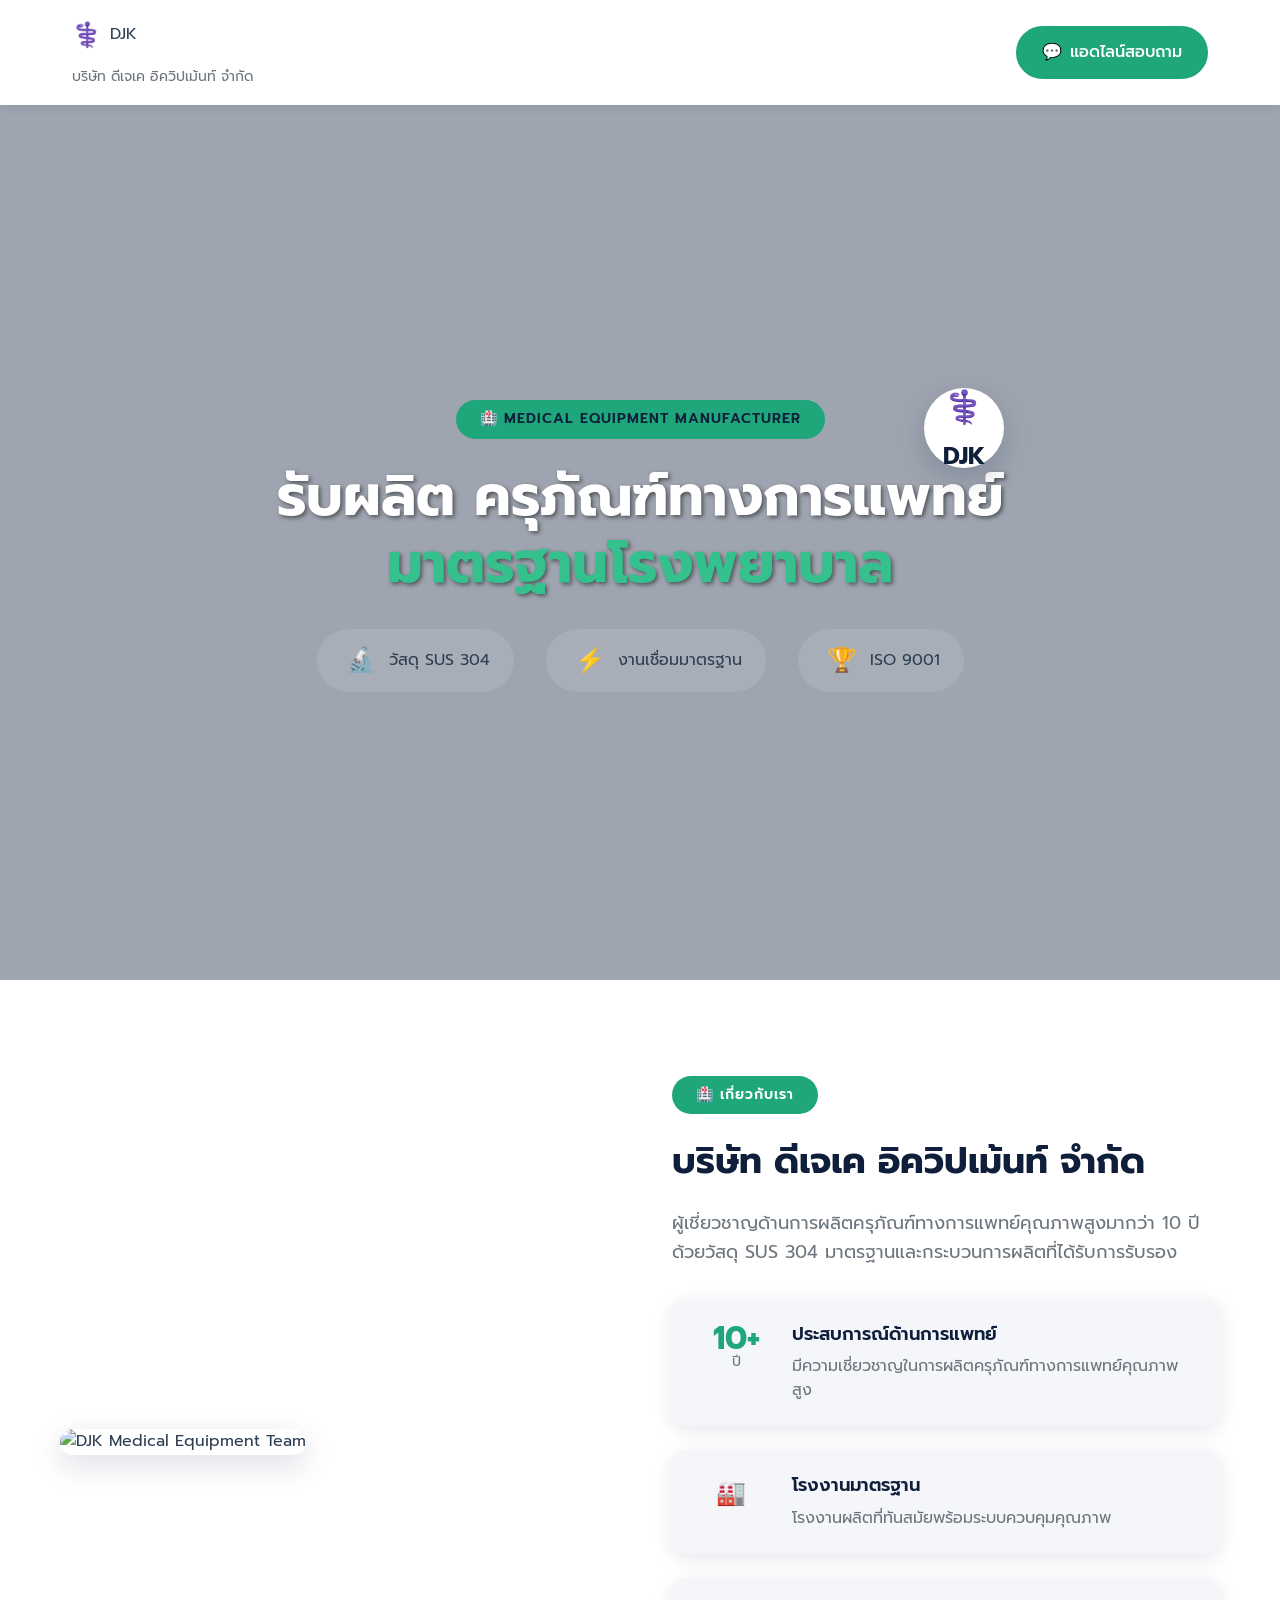
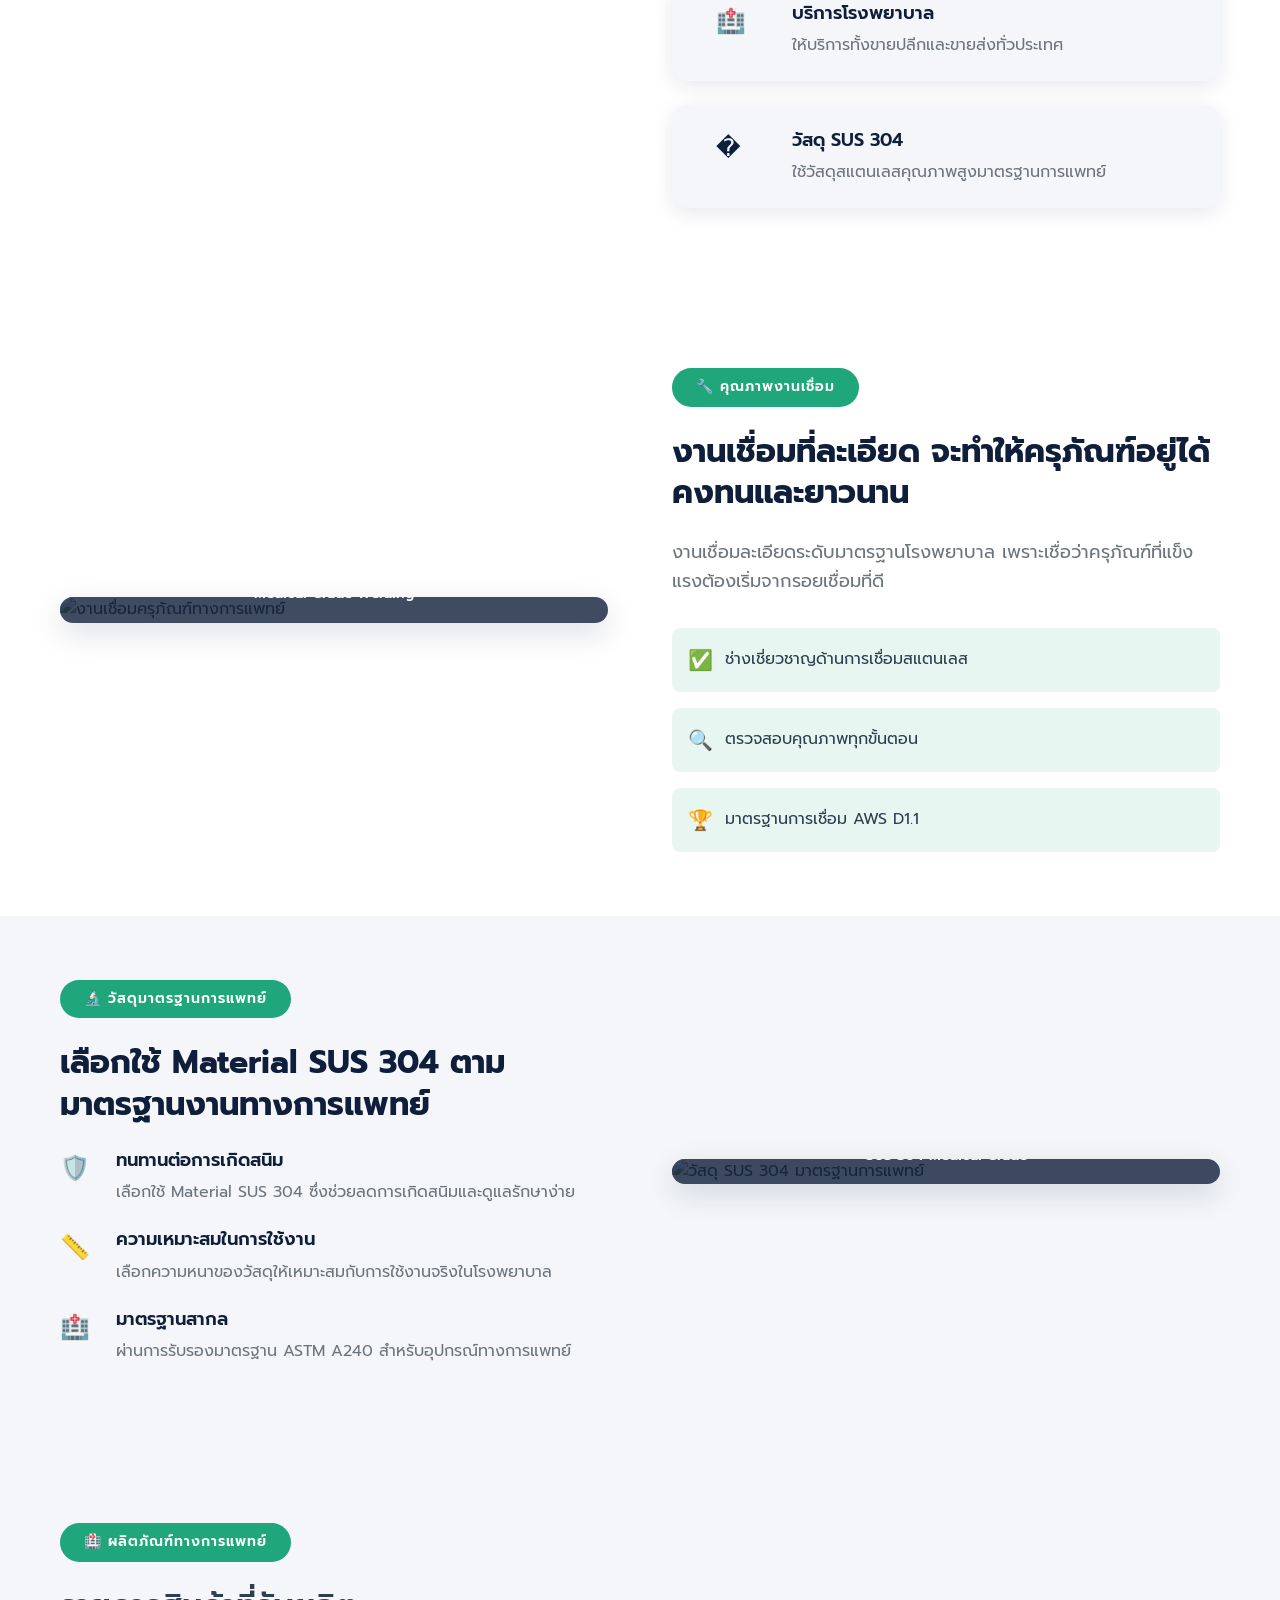
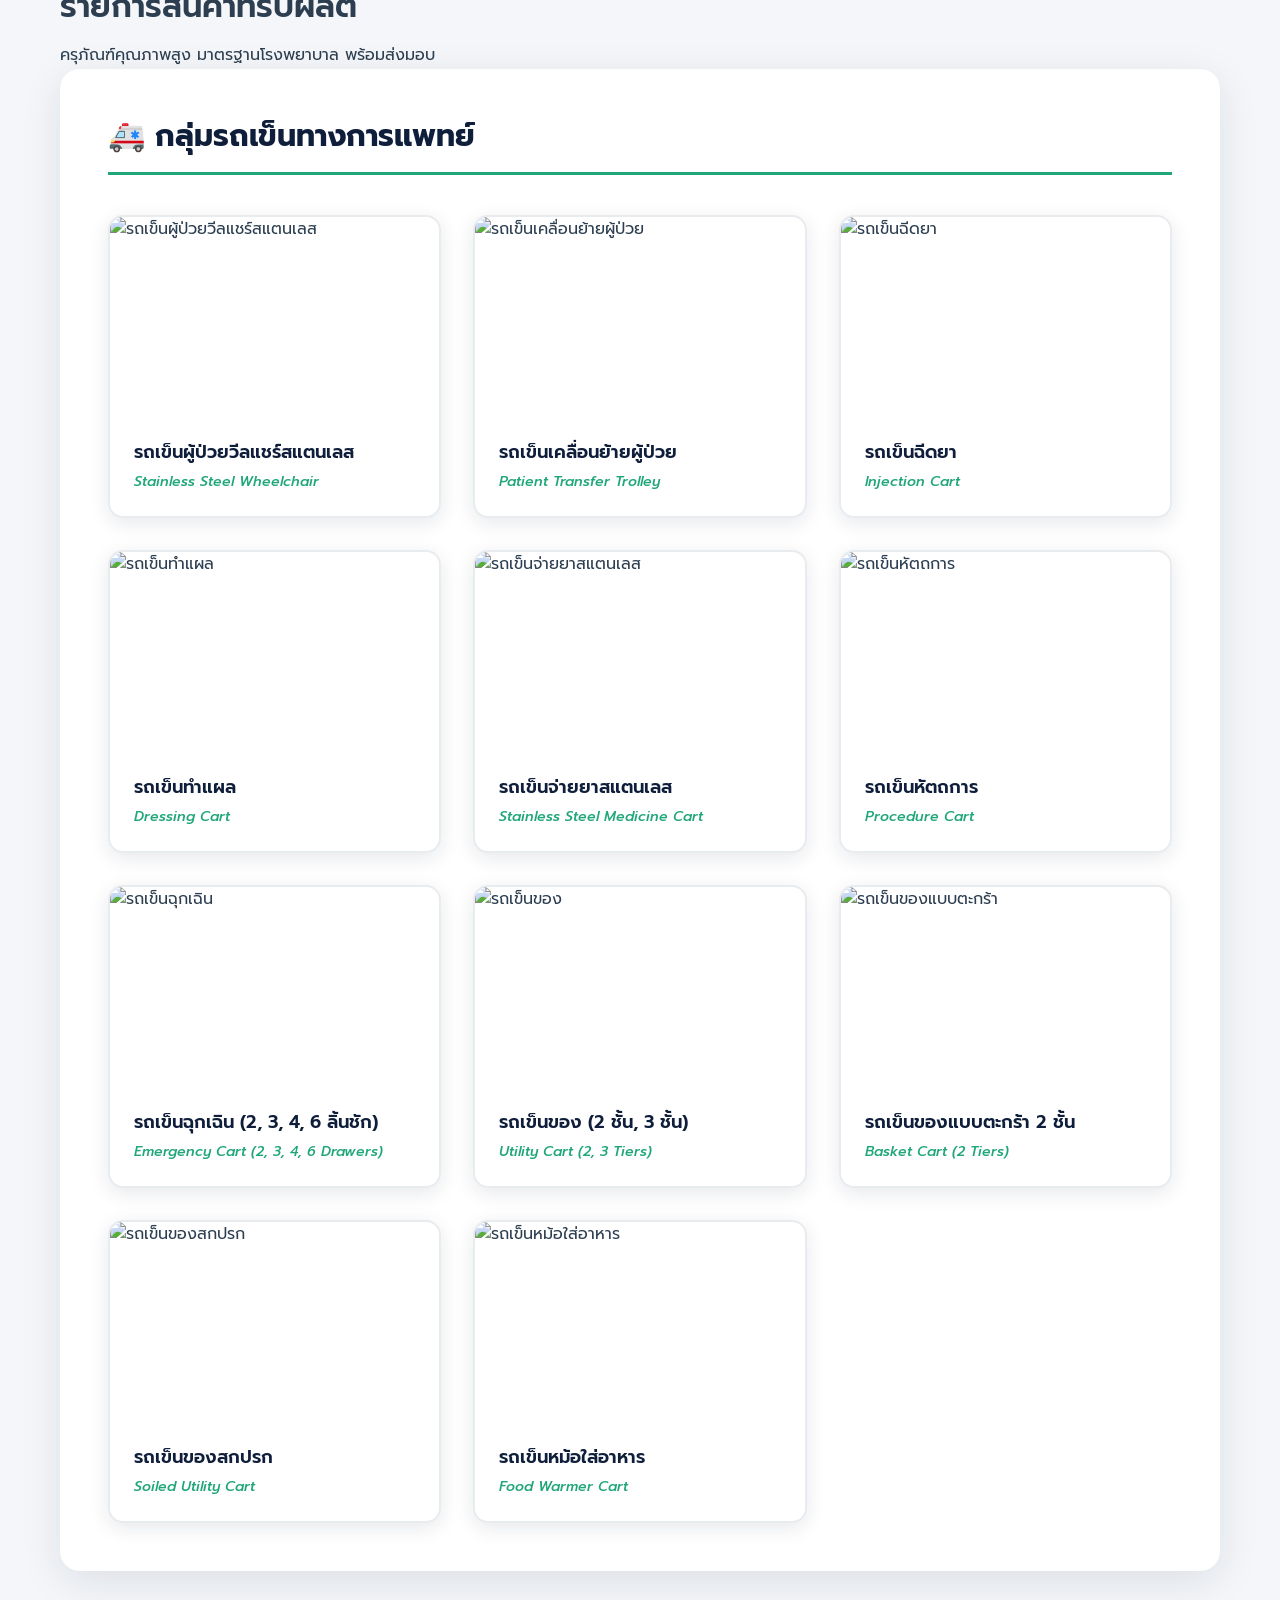
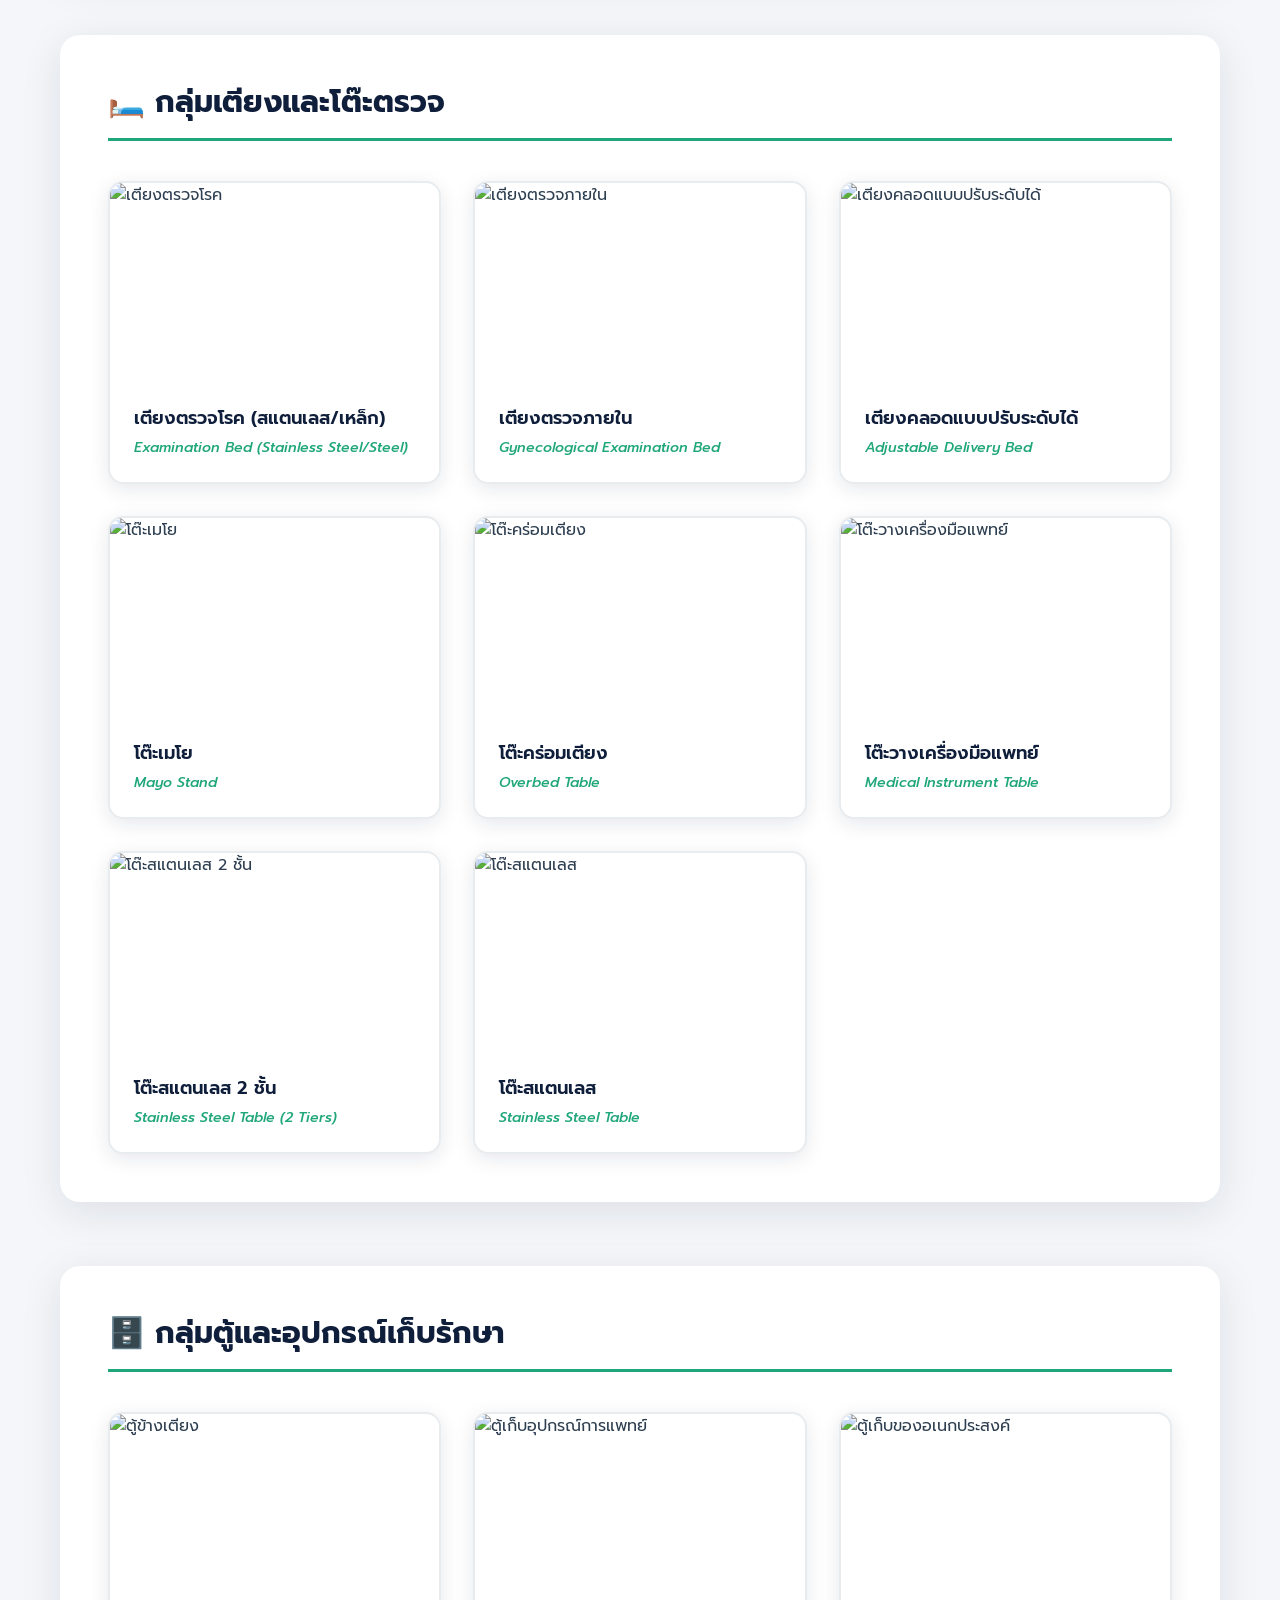
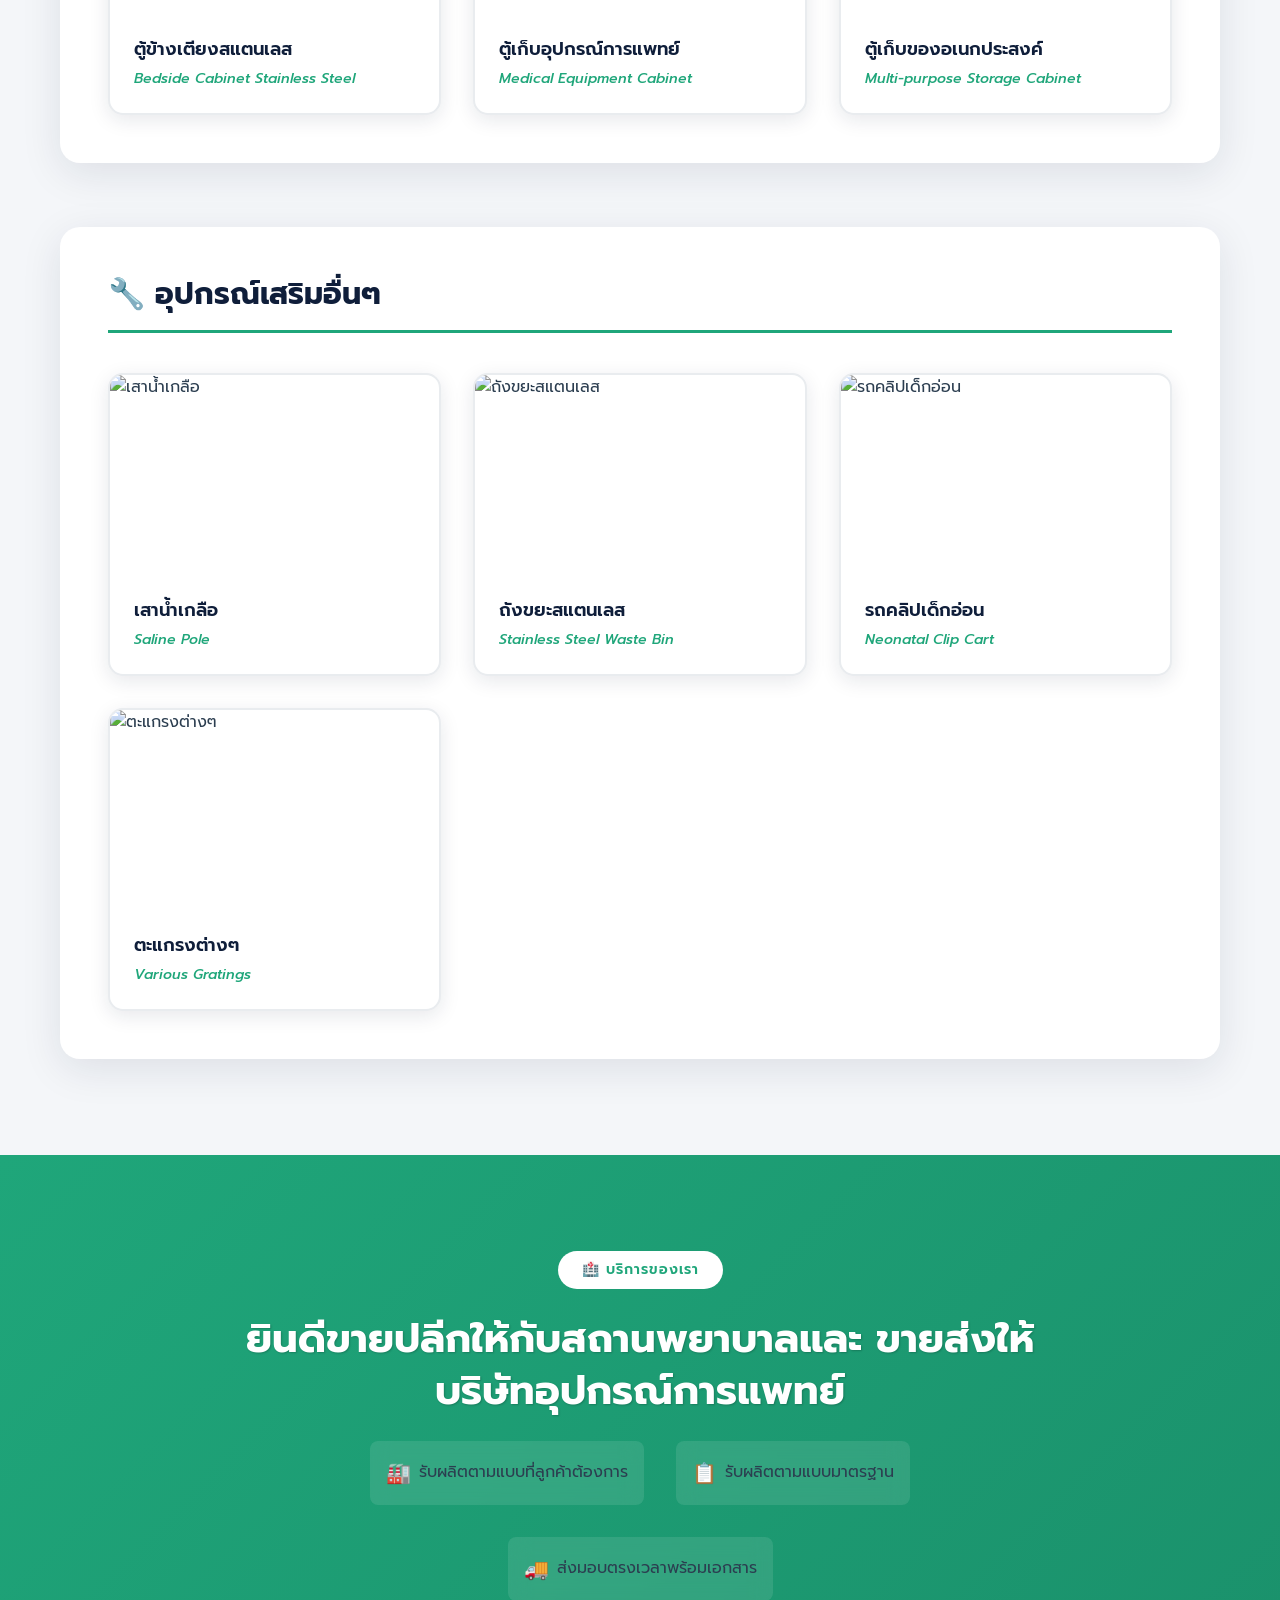
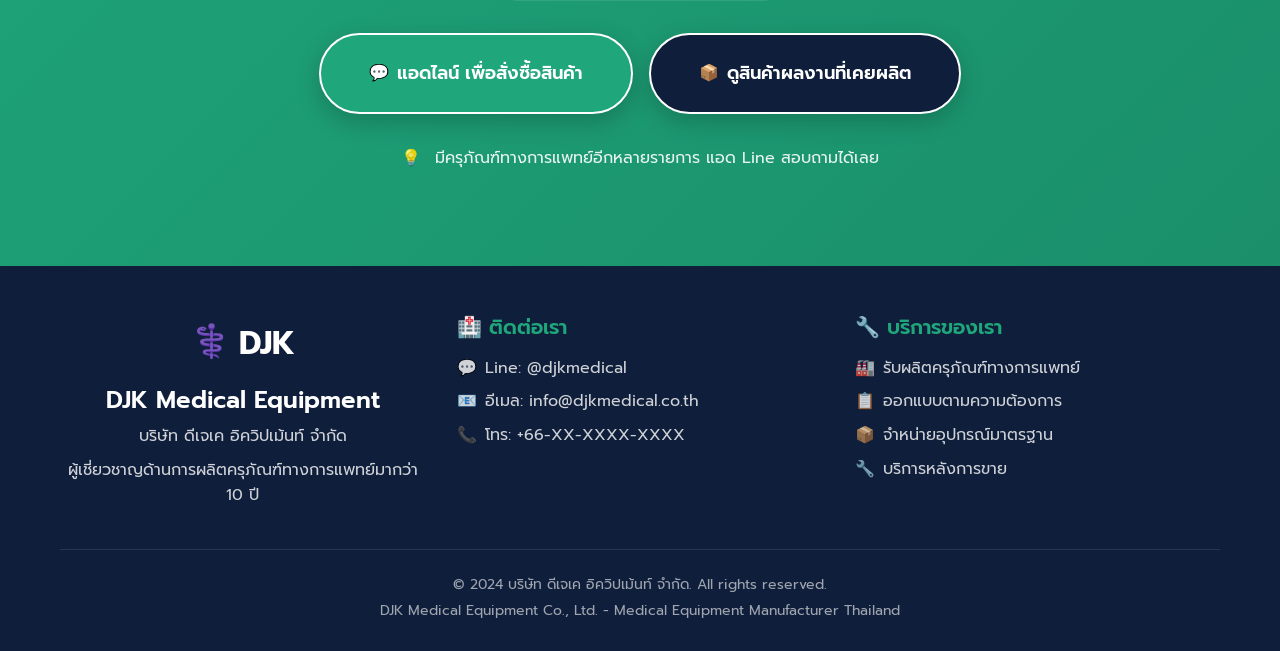
==== index.html @ 927139ef "first com" ====
<!DOCTYPE html>
<html lang="th">
<head>
    <meta charset="UTF-8">
    <meta name="viewport" content="width=device-width, initial-scale=1.0">
    <title>บริษัท ดีเจเค อิควิปเม้นท์ จำกัด (DJK) - รับผลิตครุภัณฑ์ทางการแพทย์ | Medical Equipment Manufacturer Thailand</title>
    <meta name="description" content="บริษัท ดีเจเค อิควิปเม้นท์ ผู้เชี่ยวชาญด้านการผลิตครุภัณฑ์ทางการแพทย์มากว่า 10 ปี รับผลิตรถเข็นทางการแพทย์ เตียงตรวจ ตู้เก็บอุปกรณ์ วัสดุ SUS 304 มาตรฐานโรงพยาบาล">
    <meta name="keywords" content="ครุภัณฑ์ทางการแพทย์,รถเข็นทางการแพทย์,เตียงตรวจ,ตู้ข้างเตียง,อุปกรณ์โรงพยาบาล,สแตนเลสทางการแพทย์,DJK Medical Equipment">
    <meta name="author" content="บริษัท ดีเจเค อิควิปเม้นท์ จำกัด">
    <meta name="robots" content="index, follow">
    
    <!-- Open Graph Meta Tags -->
    <meta property="og:title" content="DJK Medical Equipment - ผู้เชี่ยวชาญด้านครุภัณฑ์ทางการแพทย์">
    <meta property="og:description" content="รับผลิตครุภัณฑ์ทางการแพทย์ตามแบบที่สถานพยาบาลต้องการ มาตรฐานโรงพยาบาล วัสดุ SUS 304">
    <meta property="og:type" content="website">
    <meta property="og:url" content="https://www.djkmedical.co.th">
    <meta property="og:image" content="https://www.djkmedical.co.th/images/djk-medical-equipment.jpg">
    
    <!-- Canonical URL -->
    <link rel="canonical" href="https://www.djkmedical.co.th">
    
    <!-- Structured Data for E-E-A-T -->
    <script type="application/ld+json">
    {
        "@context": "https://schema.org",
        "@type": "Organization",
        "name": "บริษัท ดีเจเค อิควิปเม้นท์ จำกัด",
        "alternateName": "DJK Medical Equipment",
        "description": "ผู้เชี่ยวชาญด้านการผลิตครุภัณฑ์ทางการแพทย์มากว่า 10 ปี",
        "url": "https://www.djkmedical.co.th",
        "telephone": "+66-XX-XXXX-XXXX",
        "address": {
            "@type": "PostalAddress",
            "addressCountry": "TH",
            "addressLocality": "Bangkok"
        },
        "sameAs": [
            "https://www.facebook.com/djkmedical",
            "https://line.me/ti/p/~@djkmedical"
        ],
        "knowsAbout": [
            "Medical Equipment Manufacturing",
            "Hospital Furniture",
            "Stainless Steel Medical Equipment",
            "Medical Carts",
            "Hospital Beds"
        ],
        "hasCredential": {
            "@type": "EducationalOccupationalCredential",
            "credentialCategory": "Professional Certification",
            "about": "Medical Equipment Manufacturing Standards"
        }
    }
    </script>
    
    <link rel="stylesheet" href="styles-original.css">
    <link rel="preconnect" href="https://fonts.googleapis.com">
    <link rel="preconnect" href="https://fonts.gstatic.com" crossorigin>
    <link href="https://fonts.googleapis.com/css2?family=Prompt:wght@300;400;500;600;700&display=swap" rel="stylesheet">
    
    <!-- Favicon -->
    <link rel="icon" type="image/x-icon" href="favicon.ico">
</head>
<body>
    <!-- Header Navigation -->
    <header class="header">
        <nav class="nav-container">
            <div class="nav-brand">
                <div class="brand-logo">
                    <span class="logo-icon">⚕️</span>
                    <span class="brand-text">DJK</span>
                </div>
                <span class="brand-subtitle">บริษัท ดีเจเค อิควิปเม้นท์ จำกัด</span>
            </div>
            <div class="nav-contact">
                <a href="#contact" class="contact-btn">
                    <span class="btn-icon">💬</span>
                    แอดไลน์สอบถาม
                </a>
            </div>
        </nav>
    </header>

    <main>
        <!-- Hero Section -->
        <section class="hero" id="hero">
            <div class="hero-background">
                <img src="https://picsum.photos/seed/djk-medical-equipment/1920/800.jpg" alt="DJK Medical Equipment Banner" class="hero-bg-img">
                <div class="hero-overlay"></div>
            </div>
            <div class="hero-content">
                <div class="hero-logo">
                    <div class="logo-circle">
                        <span class="logo-medical">⚕️</span>
                        <span class="logo-text">DJK</span>
                    </div>
                </div>
                <div class="hero-text">
                    <div class="hero-badge">🏥 Medical Equipment Manufacturer</div>
                    <h1 class="hero-title">
                        รับผลิต ครุภัณฑ์ทางการแพทย์<br>
                        <span class="highlight">มาตรฐานโรงพยาบาล</span>
                    </h1>
                    <div class="hero-features">
                        <div class="hero-feature">
                            <span class="feature-icon">🔬</span>
                            <span>วัสดุ SUS 304</span>
                        </div>
                        <div class="hero-feature">
                            <span class="feature-icon">⚡</span>
                            <span>งานเชื่อมมาตรฐาน</span>
                        </div>
                        <div class="hero-feature">
                            <span class="feature-icon">🏆</span>
                            <span>ISO 9001</span>
                        </div>
                    </div>
                </div>
            </div>
        </section>

        <!-- About Us & Experience Section -->
        <section class="about" id="about">
            <div class="container">
                <div class="about-content">
                    <div class="about-image">
                        <img src="https://picsum.photos/seed/djk-medical-factory/600/400.jpg" alt="DJK Medical Equipment Team" class="about-img">
                    </div>
                    <div class="about-text">
                        <div class="section-badge">🏥 เกี่ยวกับเรา</div>
                        <h2 class="about-title">บริษัท ดีเจเค อิควิปเม้นท์ จำกัด</h2>
                        <p class="about-description">
                            ผู้เชี่ยวชาญด้านการผลิตครุภัณฑ์ทางการแพทย์คุณภาพสูงมากว่า 10 ปี
                            ด้วยวัสดุ SUS 304 มาตรฐานและกระบวนการผลิตที่ได้รับการรับรอง
                        </p>
                        <div class="about-features">
                            <div class="feature-item">
                                <div class="feature-icon-wrapper">
                                    <span class="feature-number">10+</span>
                                    <span class="feature-years">ปี</span>
                                </div>
                                <div class="feature-content">
                                    <h4>ประสบการณ์ด้านการแพทย์</h4>
                                    <p>มีความเชี่ยวชาญในการผลิตครุภัณฑ์ทางการแพทย์คุณภาพสูง</p>
                                </div>
                            </div>
                            <div class="feature-item">
                                <div class="feature-icon-wrapper">
                                    <span class="feature-icon">🏭</span>
                                </div>
                                <div class="feature-content">
                                    <h4>โรงงานมาตรฐาน</h4>
                                    <p>โรงงานผลิตที่ทันสมัยพร้อมระบบควบคุมคุณภาพ</p>
                                </div>
                            </div>
                            <div class="feature-item">
                                <div class="feature-icon-wrapper">
                                    <span class="feature-icon">🏥</span>
                                </div>
                                <div class="feature-content">
                                    <h4>บริการโรงพยาบาล</h4>
                                    <p>ให้บริการทั้งขายปลีกและขายส่งทั่วประเทศ</p>
                                </div>
                            </div>
                            <div class="feature-item">
                                <div class="feature-icon-wrapper">
                                    <span class="feature-icon">�</span>
                                </div>
                                <div class="feature-content">
                                    <h4>วัสดุ SUS 304</h4>
                                    <p>ใช้วัสดุสแตนเลสคุณภาพสูงมาตรฐานการแพทย์</p>
                                </div>
                            </div>
                        </div>
                    </div>
                </div>
            </div>
        </section>

        <!-- Quality Sections -->
        <section class="quality-sections">
            <!-- Welding Quality Section -->
            <div class="quality-block">
                <div class="container">
                    <div class="quality-content">
                        <div class="quality-text">
                            <div class="section-badge">🔧 คุณภาพงานเชื่อม</div>
                            <h2 class="quality-title">งานเชื่อมที่ละเอียด จะทำให้ครุภัณฑ์อยู่ได้คงทนและยาวนาน</h2>
                            <p class="quality-description">
                                งานเชื่อมละเอียดระดับมาตรฐานโรงพยาบาล เพราะเชื่อว่าครุภัณฑ์ที่แข็งแรงต้องเริ่มจากรอยเชื่อมที่ดี
                            </p>
                            <div class="quality-standards">
                                <div class="standard-item">
                                    <span class="standard-icon">✅</span>
                                    <span>ช่างเชี่ยวชาญด้านการเชื่อมสแตนเลส</span>
                                </div>
                                <div class="standard-item">
                                    <span class="standard-icon">🔍</span>
                                    <span>ตรวจสอบคุณภาพทุกขั้นตอน</span>
                                </div>
                                <div class="standard-item">
                                    <span class="standard-icon">🏆</span>
                                    <span>มาตรฐานการเชื่อม AWS D1.1</span>
                                </div>
                            </div>
                        </div>
                        <div class="quality-image">
                            <img src="https://picsum.photos/seed/medical-welding-process/600/400.jpg" alt="งานเชื่อมครุภัณฑ์ทางการแพทย์" class="quality-img">
                            <div class="image-overlay">
                                <span class="overlay-text">Medical Grade Welding</span>
                            </div>
                        </div>
                    </div>
                </div>
            </div>

            <!-- SUS 304 Material Section -->
            <div class="quality-block">
                <div class="container">
                    <div class="quality-content reverse">
                        <div class="quality-text">
                            <div class="section-badge">🔬 วัสดุมาตรฐานการแพทย์</div>
                            <h2 class="quality-title">เลือกใช้ Material SUS 304 ตามมาตรฐานงานทางการแพทย์</h2>
                            <div class="quality-features">
                                <div class="quality-feature">
                                    <div class="feature-icon">🛡️</div>
                                    <div class="feature-content">
                                        <h4>ทนทานต่อการเกิดสนิม</h4>
                                        <p>เลือกใช้ Material SUS 304 ซึ่งช่วยลดการเกิดสนิมและดูแลรักษาง่าย</p>
                                    </div>
                                </div>
                                <div class="quality-feature">
                                    <div class="feature-icon">📏</div>
                                    <div class="feature-content">
                                        <h4>ความเหมาะสมในการใช้งาน</h4>
                                        <p>เลือกความหนาของวัสดุให้เหมาะสมกับการใช้งานจริงในโรงพยาบาล</p>
                                    </div>
                                </div>
                                <div class="quality-feature">
                                    <div class="feature-icon">🏥</div>
                                    <div class="feature-content">
                                        <h4>มาตรฐานสากล</h4>
                                        <p>ผ่านการรับรองมาตรฐาน ASTM A240 สำหรับอุปกรณ์ทางการแพทย์</p>
                                    </div>
                                </div>
                            </div>
                        </div>
                        <div class="quality-image">
                            <img src="https://picsum.photos/seed/sus304-medical-steel/600/400.jpg" alt="วัสดุ SUS 304 มาตรฐานการแพทย์" class="quality-img">
                            <div class="image-overlay">
                                <span class="overlay-text">SUS 304 Medical Grade</span>
                            </div>
                        </div>
                    </div>
                </div>
            </div>
        </section>

        <!-- Product Catalog Section -->
        <section class="products" id="products">
            <div class="container">
                <div class="section-header">
                    <div class="section-badge">🏥 ผลิตภัณฑ์ทางการแพทย์</div>
                    <h2 class="section-title">รายการสินค้าที่รับผลิต</h2>
                    <p class="section-subtitle">ครุภัณฑ์คุณภาพสูง มาตรฐานโรงพยาบาล พร้อมส่งมอบ</p>
                </div>
                
                <div class="product-categories">
                    <div class="category">
                        <h3 class="category-title">🚑 กลุ่มรถเข็นทางการแพทย์</h3>
                        <div class="product-grid">
                            <div class="product-item">
                                <div class="product-image">
                                    <img src="https://picsum.photos/seed/medical-wheelchair-stainless/400/300.jpg" alt="รถเข็นผู้ป่วยวีลแชร์สแตนเลส" class="product-img">
                                </div>
                                <div class="product-info">
                                    <h4>รถเข็นผู้ป่วยวีลแชร์สแตนเลส</h4>
                                    <p>Stainless Steel Wheelchair</p>
                                </div>
                            </div>
                            <div class="product-item">
                                <div class="product-image">
                                    <img src="https://picsum.photos/seed/patient-transfer-trolley/400/300.jpg" alt="รถเข็นเคลื่อนย้ายผู้ป่วย" class="product-img">
                                </div>
                                <div class="product-info">
                                    <h4>รถเข็นเคลื่อนย้ายผู้ป่วย</h4>
                                    <p>Patient Transfer Trolley</p>
                                </div>
                            </div>
                            <div class="product-item">
                                <div class="product-image">
                                    <img src="https://picsum.photos/seed/medical-injection-cart/400/300.jpg" alt="รถเข็นฉีดยา" class="product-img">
                                </div>
                                <div class="product-info">
                                    <h4>รถเข็นฉีดยา</h4>
                                    <p>Injection Cart</p>
                                </div>
                            </div>
                            <div class="product-item">
                                <div class="product-image">
                                    <img src="https://picsum.photos/seed/medical-dressing-cart/400/300.jpg" alt="รถเข็นทำแผล" class="product-img">
                                </div>
                                <div class="product-info">
                                    <h4>รถเข็นทำแผล</h4>
                                    <p>Dressing Cart</p>
                                </div>
                            </div>
                            <div class="product-item">
                                <div class="product-image">
                                    <img src="https://picsum.photos/seed/medicine-cart-stainless/400/300.jpg" alt="รถเข็นจ่ายยาสแตนเลส" class="product-img">
                                </div>
                                <div class="product-info">
                                    <h4>รถเข็นจ่ายยาสแตนเลส</h4>
                                    <p>Stainless Steel Medicine Cart</p>
                                </div>
                            </div>
                            <div class="product-item">
                                <div class="product-image">
                                    <img src="https://picsum.photos/seed/medical-procedure-cart/400/300.jpg" alt="รถเข็นหัตถการ" class="product-img">
                                </div>
                                <div class="product-info">
                                    <h4>รถเข็นหัตถการ</h4>
                                    <p>Procedure Cart</p>
                                </div>
                            </div>
                            <div class="product-item">
                                <div class="product-image">
                                    <img src="https://picsum.photos/seed/emergency-medical-cart/400/300.jpg" alt="รถเข็นฉุกเฉิน" class="product-img">
                                </div>
                                <div class="product-info">
                                    <h4>รถเข็นฉุกเฉิน (2, 3, 4, 6 ลิ้นชัก)</h4>
                                    <p>Emergency Cart (2, 3, 4, 6 Drawers)</p>
                                </div>
                            </div>
                            <div class="product-item">
                                <div class="product-image">
                                    <img src="https://picsum.photos/seed/utility-medical-cart/400/300.jpg" alt="รถเข็นของ" class="product-img">
                                </div>
                                <div class="product-info">
                                    <h4>รถเข็นของ (2 ชั้น, 3 ชั้น)</h4>
                                    <p>Utility Cart (2, 3 Tiers)</p>
                                </div>
                            </div>
                            <div class="product-item">
                                <div class="product-image">
                                    <img src="https://picsum.photos/seed/basket-medical-cart/400/300.jpg" alt="รถเข็นของแบบตะกร้า" class="product-img">
                                </div>
                                <div class="product-info">
                                    <h4>รถเข็นของแบบตะกร้า 2 ชั้น</h4>
                                    <p>Basket Cart (2 Tiers)</p>
                                </div>
                            </div>
                            <div class="product-item">
                                <div class="product-image">
                                    <img src="https://picsum.photos/seed/soiled-medical-cart/400/300.jpg" alt="รถเข็นของสกปรก" class="product-img">
                                </div>
                                <div class="product-info">
                                    <h4>รถเข็นของสกปรก</h4>
                                    <p>Soiled Utility Cart</p>
                                </div>
                            </div>
                            <div class="product-item">
                                <div class="product-image">
                                    <img src="https://picsum.photos/seed/food-warmer-medical/400/300.jpg" alt="รถเข็นหม้อใส่อาหาร" class="product-img">
                                </div>
                                <div class="product-info">
                                    <h4>รถเข็นหม้อใส่อาหาร</h4>
                                    <p>Food Warmer Cart</p>
                                </div>
                            </div>
                        </div>
                    </div>

                    <div class="category">
                        <h3 class="category-title">🛏️ กลุ่มเตียงและโต๊ะตรวจ</h3>
                        <div class="product-grid">
                            <div class="product-item">
                                <div class="product-image">
                                    <img src="https://picsum.photos/seed/medical-examination-bed/400/300.jpg" alt="เตียงตรวจโรค" class="product-img">
                                </div>
                                <div class="product-info">
                                    <h4>เตียงตรวจโรค (สแตนเลส/เหล็ก)</h4>
                                    <p>Examination Bed (Stainless Steel/Steel)</p>
                                </div>
                            </div>
                            <div class="product-item">
                                <div class="product-image">
                                    <img src="https://picsum.photos/seed/gynecological-examination-bed/400/300.jpg" alt="เตียงตรวจภายใน" class="product-img">
                                </div>
                                <div class="product-info">
                                    <h4>เตียงตรวจภายใน</h4>
                                    <p>Gynecological Examination Bed</p>
                                </div>
                            </div>
                            <div class="product-item">
                                <div class="product-image">
                                    <img src="https://picsum.photos/seed/delivery-bed-adjustable/400/300.jpg" alt="เตียงคลอดแบบปรับระดับได้" class="product-img">
                                </div>
                                <div class="product-info">
                                    <h4>เตียงคลอดแบบปรับระดับได้</h4>
                                    <p>Adjustable Delivery Bed</p>
                                </div>
                            </div>
                            <div class="product-item">
                                <div class="product-image">
                                    <img src="https://picsum.photos/seed/mayo-stand-medical/400/300.jpg" alt="โต๊ะเมโย" class="product-img">
                                </div>
                                <div class="product-info">
                                    <h4>โต๊ะเมโย</h4>
                                    <p>Mayo Stand</p>
                                </div>
                            </div>
                            <div class="product-item">
                                <div class="product-image">
                                    <img src="https://picsum.photos/seed/overbed-table-medical/400/300.jpg" alt="โต๊ะคร่อมเตียง" class="product-img">
                                </div>
                                <div class="product-info">
                                    <h4>โต๊ะคร่อมเตียง</h4>
                                    <p>Overbed Table</p>
                                </div>
                            </div>
                            <div class="product-item">
                                <div class="product-image">
                                    <img src="https://picsum.photos/seed/instrument-table-medical/400/300.jpg" alt="โต๊ะวางเครื่องมือแพทย์" class="product-img">
                                </div>
                                <div class="product-info">
                                    <h4>โต๊ะวางเครื่องมือแพทย์</h4>
                                    <p>Medical Instrument Table</p>
                                </div>
                            </div>
                            <div class="product-item">
                                <div class="product-image">
                                    <img src="https://picsum.photos/seed/stainless-steel-table/400/300.jpg" alt="โต๊ะสแตนเลส 2 ชั้น" class="product-img">
                                </div>
                                <div class="product-info">
                                    <h4>โต๊ะสแตนเลส 2 ชั้น</h4>
                                    <p>Stainless Steel Table (2 Tiers)</p>
                                </div>
                            </div>
                            <div class="product-item">
                                <div class="product-image">
                                    <img src="https://images.unsplash.com/photo-1582719478250-c89cae4dc85b?ixlib=rb-4.0.3&ixid=M3wxMjA3fDB8MHxwaG90by1wYWdlfHx8fGVufDB8fHx8fA%3D%3D&auto=format&fit=crop&w=400&q=80" alt="โต๊ะสแตนเลส" class="product-img">
                                </div>
                                <div class="product-info">
                                    <h4>โต๊ะสแตนเลส</h4>
                                    <p>Stainless Steel Table</p>
                                </div>
                            </div>
                        </div>
                    </div>

                    <div class="category">
                        <h3 class="category-title">🗄️ กลุ่มตู้และอุปกรณ์เก็บรักษา</h3>
                        <div class="product-grid">
                            <div class="product-item">
                                <div class="product-image">
                                    <img src="https://picsum.photos/seed/bedside-cabinet-medical/400/300.jpg" alt="ตู้ข้างเตียง" class="product-img">
                                </div>
                                <div class="product-info">
                                    <h4>ตู้ข้างเตียงสแตนเลส</h4>
                                    <p>Bedside Cabinet Stainless Steel</p>
                                </div>
                            </div>
                            <div class="product-item">
                                <div class="product-image">
                                    <img src="https://picsum.photos/seed/medical-equipment-cabinet/400/300.jpg" alt="ตู้เก็บอุปกรณ์การแพทย์" class="product-img">
                                </div>
                                <div class="product-info">
                                    <h4>ตู้เก็บอุปกรณ์การแพทย์</h4>
                                    <p>Medical Equipment Cabinet</p>
                                </div>
                            </div>
                            <div class="product-item">
                                <div class="product-image">
                                    <img src="https://picsum.photos/seed/multi-storage-cabinet/400/300.jpg" alt="ตู้เก็บของอเนกประสงค์" class="product-img">
                                </div>
                                <div class="product-info">
                                    <h4>ตู้เก็บของอเนกประสงค์</h4>
                                    <p>Multi-purpose Storage Cabinet</p>
                                </div>
                            </div>
                        </div>
                    </div>

                    <div class="category">
                        <h3 class="category-title">🔧 อุปกรณ์เสริมอื่นๆ</h3>
                        <div class="product-grid">
                            <div class="product-item">
                                <div class="product-image">
                                    <img src="https://picsum.photos/seed/saline-pole-medical/400/300.jpg" alt="เสาน้ำเกลือ" class="product-img">
                                </div>
                                <div class="product-info">
                                    <h4>เสาน้ำเกลือ</h4>
                                    <p>Saline Pole</p>
                                </div>
                            </div>
                            <div class="product-item">
                                <div class="product-image">
                                    <img src="https://picsum.photos/seed/stainless-steel-waste-bin/400/300.jpg" alt="ถังขยะสแตนเลส" class="product-img">
                                </div>
                                <div class="product-info">
                                    <h4>ถังขยะสแตนเลส</h4>
                                    <p>Stainless Steel Waste Bin</p>
                                </div>
                            </div>
                            <div class="product-item">
                                <div class="product-image">
                                    <img src="https://picsum.photos/seed/neonatal-clip-cart/400/300.jpg" alt="รถคลิปเด็กอ่อน" class="product-img">
                                </div>
                                <div class="product-info">
                                    <h4>รถคลิปเด็กอ่อน</h4>
                                    <p>Neonatal Clip Cart</p>
                                </div>
                            </div>
                            <div class="product-item">
                                <div class="product-image">
                                    <img src="https://picsum.photos/seed/medical-grating-equipment/400/300.jpg" alt="ตะแกรงต่างๆ" class="product-img">
                                </div>
                                <div class="product-info">
                                    <h4>ตะแกรงต่างๆ</h4>
                                    <p>Various Gratings</p>
                                </div>
                            </div>
                        </div>
                    </div>
                </div>
            </div>
        </section>

        <!-- CTA Section -->
        <section class="cta-section" id="contact">
            <div class="container">
                <div class="cta-content">
                    <div class="cta-badge">🏥 บริการของเรา</div>
                    <h2 class="cta-title">ยินดีขายปลีกให้กับสถานพยาบาลและ ขายส่งให้บริษัทอุปกรณ์การแพทย์</h2>
                    <div class="cta-features">
                        <div class="cta-feature">
                            <span class="cta-icon">🏭</span>
                            <span>รับผลิตตามแบบที่ลูกค้าต้องการ</span>
                        </div>
                        <div class="cta-feature">
                            <span class="cta-icon">📋</span>
                            <span>รับผลิตตามแบบมาตรฐาน</span>
                        </div>
                        <div class="cta-feature">
                            <span class="cta-icon">🚚</span>
                            <span>ส่งมอบตรงเวลาพร้อมเอกสาร</span>
                        </div>
                    </div>
                    <div class="cta-buttons">
                        <a href="https://line.me/ti/p/~@djkmedical" class="cta-btn cta-green" target="_blank">
                            <span class="btn-icon">💬</span>
                            <span>แอดไลน์ เพื่อสั่งซื้อสินค้า</span>
                        </a>
                        <a href="#products" class="cta-btn cta-blue">
                            <span class="btn-icon">📦</span>
                            <span>ดูสินค้าผลงานที่เคยผลิต</span>
                        </a>
                    </div>
                    <div class="cta-note">
                        <p><span class="note-icon">💡</span> มีครุภัณฑ์ทางการแพทย์อีกหลายรายการ แอด Line สอบถามได้เลย</p>
                    </div>
                </div>
            </div>
        </section>
    </main>

    <!-- Footer -->
    <footer class="footer">
        <div class="container">
            <div class="footer-content">
                <div class="footer-brand">
                    <div class="footer-logo">
                        <span class="logo-icon">⚕️</span>
                        <span class="logo-text">DJK</span>
                    </div>
                    <h3>DJK Medical Equipment</h3>
                    <p>บริษัท ดีเจเค อิควิปเม้นท์ จำกัด</p>
                    <p>ผู้เชี่ยวชาญด้านการผลิตครุภัณฑ์ทางการแพทย์มากว่า 10 ปี</p>
                </div>
                <div class="footer-contact">
                    <h4>🏥 ติดต่อเรา</h4>
                    <p><span class="contact-icon">💬</span> Line: @djkmedical</p>
                    <p><span class="contact-icon">📧</span> อีเมล: info@djkmedical.co.th</p>
                    <p><span class="contact-icon">📞</span> โทร: +66-XX-XXXX-XXXX</p>
                </div>
                <div class="footer-services">
                    <h4>🔧 บริการของเรา</h4>
                    <ul>
                        <li><span class="service-icon">🏭</span> รับผลิตครุภัณฑ์ทางการแพทย์</li>
                        <li><span class="service-icon">📋</span> ออกแบบตามความต้องการ</li>
                        <li><span class="service-icon">📦</span> จำหน่ายอุปกรณ์มาตรฐาน</li>
                        <li><span class="service-icon">🔧</span> บริการหลังการขาย</li>
                    </ul>
                </div>
            </div>
            <div class="footer-bottom">
                <p>&copy; 2024 บริษัท ดีเจเค อิควิปเม้นท์ จำกัด. All rights reserved.</p>
                <p>DJK Medical Equipment Co., Ltd. - Medical Equipment Manufacturer Thailand</p>
            </div>
        </div>
    </footer>

    <script src="script.js"></script>
</body>
</html>
---- styles-original.css ----
/* DJK Medical - Original Design CSS - Organized Structure */

/* CSS Variables - Brand Colors */
:root {
    --primary-navy: #0F1E3A;
    --deep-navy: #132B50;
    --corporate-green: #1FA67A;
    --soft-accent-green: #35C18D;
    --light-gray: #F4F6F9;
    --white: #FFFFFF;
    --text-dark: #2C3E50;
    --text-light: #6C757D;
    --border-light: #E9ECEF;
    --shadow-light: rgba(15, 30, 58, 0.1);
    --shadow-medium: rgba(15, 30, 58, 0.15);
    --shadow-strong: rgba(15, 30, 58, 0.2);
}

/* Reset and Base Styles */
* {
    margin: 0;
    padding: 0;
    box-sizing: border-box;
}

html {
    scroll-behavior: smooth;
}

body {
    font-family: 'Prompt', -apple-system, BlinkMacSystemFont, 'Segoe UI', Roboto, sans-serif;
    line-height: 1.6;
    color: var(--text-dark);
    background-color: var(--white);
    font-weight: 400;
}

.container {
    max-width: 1200px;
    margin: 0 auto;
    padding: 0 20px;
}

/* Typography */
h1, h2, h3, h4, h5, h6 {
    font-weight: 600;
    line-height: 1.3;
    margin-bottom: 1rem;
}

h1 { font-size: 2.5rem; }
h2 { font-size: 2rem; }
h3 { font-size: 1.5rem; }
h4 { font-size: 1.25rem; }
h5 { font-size: 1.125rem; }
h6 { font-size: 1rem; }

/* Header Navigation Styles */
.header {
    background: var(--white);
    box-shadow: 0 2px 10px var(--shadow-light);
    position: fixed;
    top: 0;
    width: 100%;
    z-index: 1000;
    transition: all 0.3s ease;
}

.nav-container {
    display: flex;
    justify-content: space-between;
    align-items: center;
    padding: 1rem 2rem;
    max-width: 1200px;
    margin: 0 auto;
}

.nav-brand {
    display: flex;
    flex-direction: column;
    gap: 0.5rem;
}

.brand-logo {
    display: flex;
    align-items: center;
    gap: 0.5rem;
}

.logo-icon {
    font-size: 1.5rem;
}

.logo-text {
    font-size: 1.5rem;
    font-weight: 700;
    color: var(--primary-navy);
}

.brand-subtitle {
    font-size: 0.875rem;
    color: var(--text-light);
    font-weight: 400;
    margin-top: 0.25rem;
}

.contact-btn {
    background: var(--corporate-green);
    color: var(--white);
    padding: 0.75rem 1.5rem;
    border-radius: 50px;
    text-decoration: none;
    font-weight: 500;
    transition: all 0.3s ease;
    border: 2px solid var(--corporate-green);
    display: flex;
    align-items: center;
    gap: 0.5rem;
}

.btn-icon {
    font-size: 1rem;
}

.contact-btn:hover {
    background: var(--soft-accent-green);
    transform: translateY(-2px);
    box-shadow: 0 5px 15px var(--shadow-medium);
}

/* Hero Section Styles */
.hero {
    position: relative;
    height: 100vh;
    min-height: 600px;
    display: flex;
    align-items: center;
    overflow: hidden;
    margin-top: 80px;
}

.hero-background {
    position: absolute;
    top: 0;
    left: 0;
    width: 100%;
    height: 100%;
    z-index: 1;
}

.hero-bg-img {
    width: 100%;
    height: 100%;
    object-fit: cover;
}

.hero-overlay {
    position: absolute;
    top: 0;
    left: 0;
    width: 100%;
    height: 100%;
    background: rgba(15, 30, 58, 0.4);
    z-index: 2;
}

.hero-content {
    position: relative;
    z-index: 3;
    display: flex;
    flex-direction: column;
    align-items: center;
    text-align: center;
    max-width: 1200px;
    margin: 0 auto;
    padding: 0 20px;
}

.hero-logo {
    position: absolute;
    top: 20px;
    right: 20px;
}

.logo-circle {
    width: 80px;
    height: 80px;
    background: var(--white);
    border-radius: 50%;
    display: flex;
    flex-direction: column;
    align-items: center;
    justify-content: center;
    box-shadow: 0 10px 30px var(--shadow-strong);
    transition: all 0.3s ease;
}

.logo-circle:hover {
    transform: scale(1.05);
}

.logo-medical {
    font-size: 2rem;
    color: var(--primary-navy);
}

.logo-text {
    font-size: 1.5rem;
    font-weight: 700;
    color: var(--primary-navy);
    margin-top: 0.25rem;
}

.hero-text {
    margin-top: 2rem;
}

.hero-badge {
    background: var(--corporate-green);
    color: var(--primary-navy);
    padding: 0.5rem 1.5rem;
    border-radius: 50px;
    font-size: 0.875rem;
    font-weight: 600;
    text-transform: uppercase;
    letter-spacing: 1px;
    margin-bottom: 1.5rem;
    display: inline-block;
}

.hero-title {
    font-size: 3.5rem;
    font-weight: 700;
    color: var(--white);
    margin-bottom: 1.5rem;
    line-height: 1.2;
    text-shadow: 2px 2px 4px rgba(0, 0, 0, 0.5);
}

.hero-title .highlight {
    color: var(--soft-accent-green);
    font-weight: 700;
}

.hero-features {
    display: flex;
    gap: 2rem;
    margin-top: 2rem;
    justify-content: center;
    flex-wrap: wrap;
}

.hero-feature {
    display: flex;
    align-items: center;
    gap: 0.5rem;
    padding: 0.75rem 1.5rem;
    background: rgba(255, 255, 255, 0.1);
    border-radius: 50px;
    backdrop-filter: blur(10px);
    transition: all 0.3s ease;
}

.hero-feature:hover {
    background: rgba(255, 255, 255, 0.2);
    transform: translateY(-2px);
}

.feature-icon {
    font-size: 1.25rem;
}

/* About Section Styles */
.about {
    background: var(--white);
    padding: 6rem 0;
}

.about-content {
    display: grid;
    grid-template-columns: 1fr 1fr;
    gap: 4rem;
    align-items: center;
}

.about-image {
    order: 1;
}

.about-img {
    width: 100%;
    height: auto;
    border-radius: 15px;
    box-shadow: 0 10px 30px var(--shadow-medium);
}

.about-text {
    order: 2;
}

.section-badge {
    background: var(--corporate-green);
    color: var(--white);
    padding: 0.5rem 1.5rem;
    border-radius: 50px;
    font-size: 0.875rem;
    font-weight: 600;
    text-transform: uppercase;
    letter-spacing: 1px;
    margin-bottom: 1.5rem;
    display: inline-block;
}

.about-title {
    color: var(--primary-navy);
    font-size: 2.25rem;
    font-weight: 700;
    margin-bottom: 1.5rem;
}

.about-description {
    color: var(--text-light);
    font-size: 1.125rem;
    margin-bottom: 2rem;
    line-height: 1.6;
}

.about-features {
    display: flex;
    flex-direction: column;
    gap: 1.5rem;
}

.feature-item {
    display: flex;
    gap: 1rem;
    padding: 1.5rem;
    background: var(--light-gray);
    border-radius: 15px;
    box-shadow: 0 5px 20px var(--shadow-light);
    transition: all 0.3s ease;
}

.feature-item:hover {
    transform: translateY(-5px);
    box-shadow: 0 10px 30px var(--shadow-medium);
}

.feature-icon-wrapper {
    display: flex;
    flex-direction: column;
    align-items: center;
    min-width: 80px;
}

.feature-number {
    font-size: 2rem;
    font-weight: 700;
    color: var(--corporate-green);
    line-height: 1;
}

.feature-years {
    font-size: 0.875rem;
    color: var(--text-light);
    margin-top: -0.25rem;
}

.feature-icon {
    font-size: 2rem;
    color: var(--primary-navy);
}

.feature-content h4 {
    color: var(--primary-navy);
    font-size: 1.125rem;
    margin-bottom: 0.5rem;
}

.feature-content p {
    color: var(--text-light);
    line-height: 1.5;
}

/* Quality Sections Styles */
.quality-sections {
    background: var(--light-gray);
}

.quality-block {
    background: var(--white);
    padding: 4rem 0;
}

.quality-block:nth-child(even) {
    background: var(--light-gray);
}

.quality-content {
    display: grid;
    grid-template-columns: 1fr 1fr;
    gap: 4rem;
    align-items: center;
}

.quality-text {
    order: 2;
}

.quality-content.reverse .quality-text {
    order: 1;
}

.quality-image {
    order: 1;
    position: relative;
    border-radius: 15px;
    overflow: hidden;
    box-shadow: 0 10px 30px var(--shadow-medium);
}

.quality-content.reverse .quality-image {
    order: 2;
}

.quality-img {
    width: 100%;
    height: auto;
    display: block;
}

.image-overlay {
    position: absolute;
    bottom: 0;
    left: 0;
    right: 0;
    background: rgba(15, 30, 58, 0.8);
    padding: 1rem;
    color: var(--white);
    text-align: center;
}

.overlay-text {
    font-weight: 600;
    font-size: 0.875rem;
}

.quality-title {
    color: var(--primary-navy);
    font-size: 2rem;
    font-weight: 700;
    margin-bottom: 1.5rem;
    line-height: 1.3;
}

.quality-description {
    color: var(--text-light);
    font-size: 1.125rem;
    margin-bottom: 2rem;
    line-height: 1.6;
}

.quality-standards {
    display: flex;
    flex-direction: column;
    gap: 1rem;
}

.standard-item {
    display: flex;
    align-items: center;
    gap: 0.75rem;
    padding: 1rem;
    background: rgba(31, 166, 122, 0.1);
    border-radius: 8px;
    transition: all 0.3s ease;
}

.standard-item:hover {
    background: rgba(31, 166, 122, 0.2);
    transform: translateX(10px);
}

.standard-icon {
    font-size: 1.25rem;
    color: var(--corporate-green);
}

.quality-features {
    display: flex;
    flex-direction: column;
    gap: 1.5rem;
}

.quality-feature {
    display: flex;
    gap: 1rem;
    align-items: flex-start;
}

.feature-icon {
    font-size: 1.5rem;
    color: var(--primary-navy);
    min-width: 40px;
}

.feature-content h4 {
    color: var(--primary-navy);
    font-size: 1.125rem;
    margin-bottom: 0.5rem;
}

.feature-content p {
    color: var(--text-light);
    line-height: 1.5;
}

/* Products Section Styles */
.products {
    background: var(--light-gray);
    padding: 6rem 0;
}

.product-categories {
    display: flex;
    flex-direction: column;
    gap: 4rem;
}

.category {
    background: var(--white);
    padding: 3rem;
    border-radius: 20px;
    box-shadow: 0 10px 40px var(--shadow-light);
}

.category-title {
    color: var(--primary-navy);
    font-size: 1.875rem;
    margin-bottom: 2.5rem;
    padding-bottom: 1rem;
    border-bottom: 3px solid var(--corporate-green);
    font-weight: 700;
}

.product-grid {
    display: grid;
    grid-template-columns: repeat(auto-fit, minmax(280px, 1fr));
    gap: 2rem;
}

.product-item {
    background: var(--white);
    border-radius: 15px;
    overflow: hidden;
    box-shadow: 0 5px 20px var(--shadow-light);
    transition: all 0.3s ease;
    border: 2px solid var(--border-light);
}

.product-item:hover {
    transform: translateY(-8px);
    box-shadow: 0 15px 40px var(--shadow-medium);
    border-color: var(--corporate-green);
}

.product-image {
    width: 100%;
    height: 200px;
    overflow: hidden;
    position: relative;
}

.product-img {
    width: 100%;
    height: 100%;
    object-fit: cover;
    transition: transform 0.3s ease;
}

.product-item:hover .product-img {
    transform: scale(1.05);
}

.product-info {
    padding: 1.5rem;
}

.product-info h4 {
    color: var(--primary-navy);
    font-size: 1.125rem;
    margin-bottom: 0.5rem;
    font-weight: 600;
    line-height: 1.3;
}

.product-info p {
    color: var(--corporate-green);
    font-size: 0.875rem;
    font-weight: 500;
    font-style: italic;
    line-height: 1.4;
}

/* CTA Section Styles */
.cta-section {
    background: linear-gradient(135deg, var(--corporate-green) 0%, #1a8f6a 100%);
    padding: 6rem 0;
    text-align: center;
}

.cta-content {
    max-width: 800px;
    margin: 0 auto;
}

.cta-badge {
    background: var(--white);
    color: var(--corporate-green);
    padding: 0.5rem 1.5rem;
    border-radius: 50px;
    font-size: 0.875rem;
    font-weight: 600;
    text-transform: uppercase;
    letter-spacing: 1px;
    margin-bottom: 1.5rem;
    display: inline-block;
}

.cta-title {
    color: var(--white);
    font-size: 2.5rem;
    font-weight: 700;
    margin-bottom: 1.5rem;
    line-height: 1.3;
    text-shadow: 1px 1px 2px rgba(0, 0, 0, 0.2);
}

.cta-features {
    display: flex;
    gap: 2rem;
    justify-content: center;
    flex-wrap: wrap;
    margin-bottom: 2rem;
}

.cta-feature {
    display: flex;
    align-items: center;
    gap: 0.5rem;
    padding: 1rem;
    background: rgba(255, 255, 255, 0.1);
    border-radius: 8px;
    backdrop-filter: blur(10px);
}

.cta-icon {
    font-size: 1.25rem;
}

.cta-buttons {
    display: flex;
    gap: 1rem;
    justify-content: center;
    flex-wrap: wrap;
}

.cta-btn {
    padding: 1.5rem 3rem;
    border-radius: 50px;
    text-decoration: none;
    font-weight: 600;
    font-size: 1.125rem;
    transition: all 0.3s ease;
    display: flex;
    align-items: center;
    gap: 0.5rem;
    min-width: 250px;
    box-shadow: 0 8px 25px rgba(0, 0, 0, 0.2);
}

.cta-green {
    background: var(--corporate-green);
    color: var(--white);
    border: 2px solid var(--white);
}

.cta-green:hover {
    background: var(--white);
    color: var(--corporate-green);
    transform: translateY(-3px);
    box-shadow: 0 12px 35px rgba(0, 0, 0, 0.3);
}

.cta-blue {
    background: var(--primary-navy);
    color: var(--white);
    border: 2px solid var(--white);
}

.cta-blue:hover {
    background: var(--white);
    color: var(--primary-navy);
    transform: translateY(-3px);
    box-shadow: 0 12px 35px rgba(0, 0, 0, 0.3);
}

.cta-note {
    margin-top: 2rem;
}

.cta-note p {
    color: rgba(255, 255, 255, 0.9);
    font-size: 1rem;
    line-height: 1.5;
}

.note-icon {
    margin-right: 0.5rem;
}

/* Footer Styles */
.footer {
    background: var(--primary-navy);
    color: var(--white);
    padding: 3rem 0 1.5rem;
}

.footer-content {
    display: grid;
    grid-template-columns: 1fr 1fr 1fr;
    gap: 2rem;
    margin-bottom: 2rem;
}

.footer-brand {
    text-align: center;
}

.footer-logo {
    display: flex;
    align-items: center;
    justify-content: center;
    gap: 0.5rem;
    margin-bottom: 1rem;
}

.footer-logo .logo-icon {
    font-size: 2rem;
}

.footer-logo .logo-text {
    font-size: 2rem;
    font-weight: 700;
    color: var(--white);
    margin-top: 0.25rem;
}

.footer-brand h3 {
    color: var(--white);
    font-size: 1.5rem;
    margin-bottom: 0.5rem;
}

.footer-brand p {
    color: rgba(255, 255, 255, 0.8);
    margin-bottom: 0.5rem;
}

.footer-contact h4 {
    color: var(--corporate-green);
    margin-bottom: 1rem;
}

.footer-contact p {
    color: rgba(255, 255, 255, 0.8);
    margin-bottom: 0.5rem;
    display: flex;
    align-items: center;
    gap: 0.5rem;
}

.contact-icon {
    font-size: 1rem;
}

.footer-services h4 {
    color: var(--corporate-green);
    margin-bottom: 1rem;
}

.footer-services ul {
    list-style: none;
}

.footer-services li {
    color: rgba(255, 255, 255, 0.8);
    margin-bottom: 0.5rem;
    display: flex;
    align-items: center;
    gap: 0.5rem;
}

.service-icon {
    font-size: 1rem;
}

.footer-bottom {
    border-top: 1px solid rgba(255, 255, 255, 0.1);
    padding-top: 1.5rem;
    text-align: center;
}

.footer-bottom p {
    color: rgba(255, 255, 255, 0.6);
    font-size: 0.875rem;
    margin-bottom: 0.25rem;
}

/* Responsive Design */
@media (max-width: 768px) {
    .container {
        padding: 0 15px;
    }
    
    .nav-container {
        padding: 1rem 15px;
    }
    
    .brand-name {
        font-size: 1.5rem;
    }
    
    .brand-subtitle {
        font-size: 0.75rem;
    }
    
    .hero {
        height: 80vh;
        min-height: 500px;
        margin-top: 70px;
    }
    
    .hero-title {
        font-size: 2rem;
    }
    
    .hero-logo {
        position: static;
        margin-bottom: 2rem;
    }
    
    .hero-features {
        flex-direction: column;
        align-items: center;
    }
    
    .about-content,
    .quality-content {
        grid-template-columns: 1fr;
        gap: 2rem;
    }
    
    .about-image,
    .quality-image,
    .about-text,
    .quality-text {
        order: unset !important;
    }
    
    .quality-content.reverse {
        direction: ltr;
    }
    
    .section-title {
        font-size: 1.875rem;
    }
    
    .product-grid {
        grid-template-columns: 1fr;
        gap: 1.5rem;
    }
    
    .category {
        padding: 2rem;
    }
    
    .product-image {
        height: 180px;
    }
    
    .product-info {
        padding: 1rem;
    }
    
    .product-info h4 {
        font-size: 1rem;
    }
    
    .product-info p {
        font-size: 0.8rem;
    }
    
    .cta-features {
        flex-direction: column;
        align-items: center;
        gap: 1rem;
    }
    
    .cta-buttons {
        flex-direction: column;
        align-items: center;
        gap: 1rem;
    }
    
    .cta-btn {
        width: 100%;
        max-width: 300px;
    }
    
    .footer-content {
        grid-template-columns: 1fr;
        text-align: center;
        gap: 2rem;
    }
    
    .footer-services li {
        text-align: center;
        max-width: fit-content;
        margin: 0 auto 0.5rem auto;
    }
}

@media (max-width: 480px) {
    .hero-title {
        font-size: 1.75rem;
    }
    
    .section-title {
        font-size: 1.5rem;
    }
    
    .about-title,
    .quality-title {
        font-size: 1.75rem;
    }
    
    .cta-title {
        font-size: 1.875rem;
    }
    
    .hero-features {
        gap: 1rem;
    }
    
    .feature-number {
        font-size: 1.5rem;
    }
    
    .feature-icon {
        font-size: 1.25rem;
    }
    
    .logo-circle {
        width: 60px;
        height: 60px;
    }
    
    .logo-medical {
        font-size: 1.5rem;
    }
    
    .logo-text {
        font-size: 1.25rem;
    }
    
    .cta-btn {
        padding: 1.25rem 2rem;
        font-size: 1rem;
    }
    
    .footer-logo .logo-icon {
        font-size: 1.5rem;
    }
    
    .footer-logo .logo-text {
        font-size: 1.5rem;
    }
    
    .service-icon {
        font-size: 0.875rem;
    }
}

/* Animation Classes */
@keyframes fadeInUp {
    from {
        opacity: 0;
        transform: translateY(30px);
    }
    to {
        opacity: 1;
        transform: translateY(0);
    }
}

.fade-in-up {
    animation: fadeInUp 0.6s ease-out;
}

/* Scroll Progress Indicator */
.scroll-progress {
    position: fixed;
    top: 0;
    left: 0;
    height: 3px;
    background: var(--corporate-green);
    z-index: 10000;
    transition: width 0.3s ease;
}

/* Accessibility */
.sr-only {
    position: absolute;
    width: 1px;
    height: 1px;
    padding: 0;
    margin: -1px;
    overflow: hidden;
    clip: rect(0, 0, 0, 0);
    white-space: nowrap;
    border: 0;
}

/* Focus States */
a:focus,
button:focus {
    outline: 2px solid var(--corporate-green);
    outline-offset: 2px;
}

/* Print Styles */
@media print {
    .header,
    .hero,
    .cta-section {
        display: none;
    }
    
    body {
        font-size: 12pt;
        line-height: 1.4;
    }
    
    .section-title {
        color: #000 !important;
    }
}
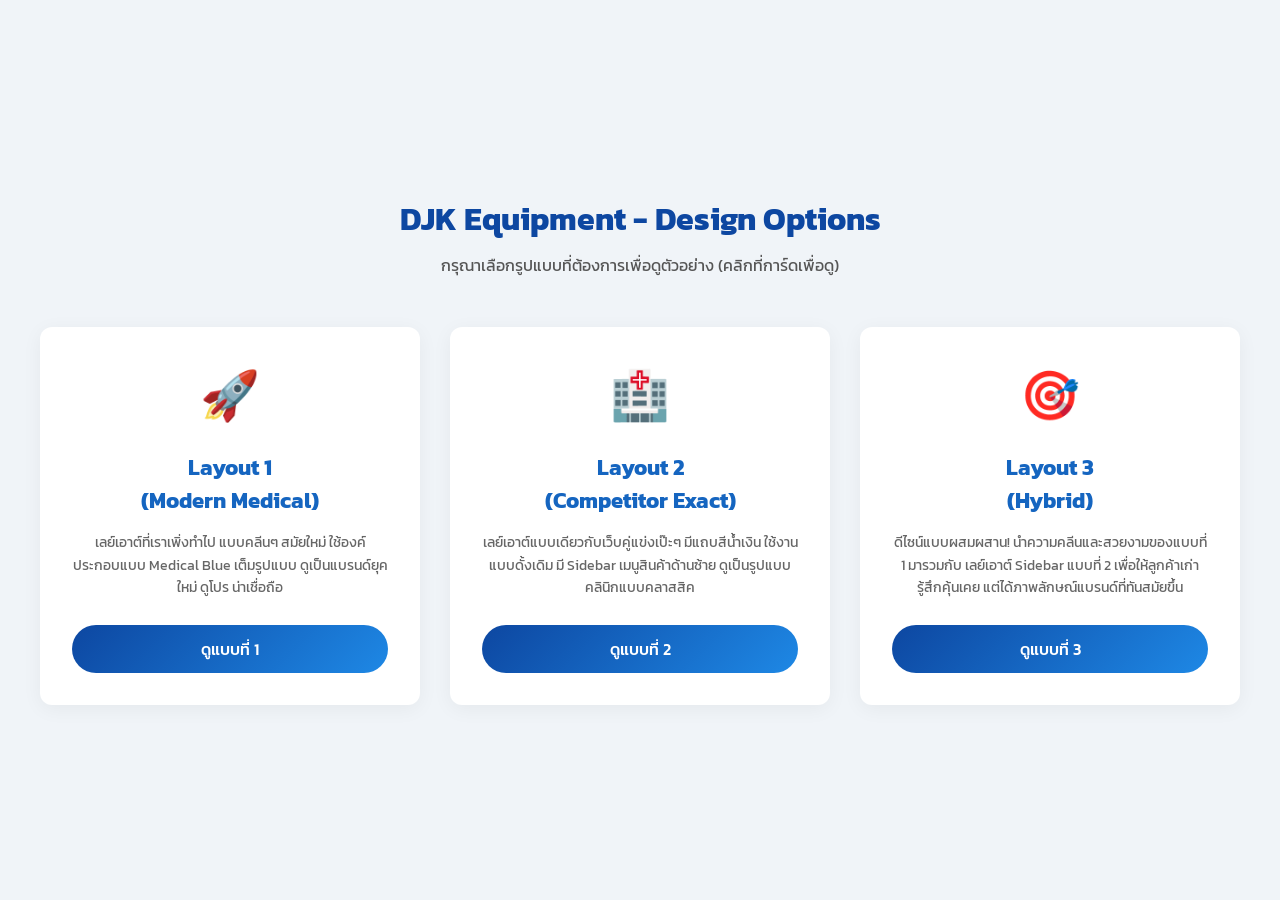
==== commit fdc92a36: "add file" ====
--- a/index.html
+++ b/index.html
@@ -1,606 +1,154 @@
 <!DOCTYPE html>
 <html lang="th">
+
 <head>
     <meta charset="UTF-8">
     <meta name="viewport" content="width=device-width, initial-scale=1.0">
-    <title>บริษัท ดีเจเค อิควิปเม้นท์ จำกัด (DJK) - รับผลิตครุภัณฑ์ทางการแพทย์ | Medical Equipment Manufacturer Thailand</title>
-    <meta name="description" content="บริษัท ดีเจเค อิควิปเม้นท์ ผู้เชี่ยวชาญด้านการผลิตครุภัณฑ์ทางการแพทย์มากว่า 10 ปี รับผลิตรถเข็นทางการแพทย์ เตียงตรวจ ตู้เก็บอุปกรณ์ วัสดุ SUS 304 มาตรฐานโรงพยาบาล">
-    <meta name="keywords" content="ครุภัณฑ์ทางการแพทย์,รถเข็นทางการแพทย์,เตียงตรวจ,ตู้ข้างเตียง,อุปกรณ์โรงพยาบาล,สแตนเลสทางการแพทย์,DJK Medical Equipment">
-    <meta name="author" content="บริษัท ดีเจเค อิควิปเม้นท์ จำกัด">
-    <meta name="robots" content="index, follow">
-    
-    <!-- Open Graph Meta Tags -->
-    <meta property="og:title" content="DJK Medical Equipment - ผู้เชี่ยวชาญด้านครุภัณฑ์ทางการแพทย์">
-    <meta property="og:description" content="รับผลิตครุภัณฑ์ทางการแพทย์ตามแบบที่สถานพยาบาลต้องการ มาตรฐานโรงพยาบาล วัสดุ SUS 304">
-    <meta property="og:type" content="website">
-    <meta property="og:url" content="https://www.djkmedical.co.th">
-    <meta property="og:image" content="https://www.djkmedical.co.th/images/djk-medical-equipment.jpg">
-    
-    <!-- Canonical URL -->
-    <link rel="canonical" href="https://www.djkmedical.co.th">
-    
-    <!-- Structured Data for E-E-A-T -->
-    <script type="application/ld+json">
-    {
-        "@context": "https://schema.org",
-        "@type": "Organization",
-        "name": "บริษัท ดีเจเค อิควิปเม้นท์ จำกัด",
-        "alternateName": "DJK Medical Equipment",
-        "description": "ผู้เชี่ยวชาญด้านการผลิตครุภัณฑ์ทางการแพทย์มากว่า 10 ปี",
-        "url": "https://www.djkmedical.co.th",
-        "telephone": "+66-XX-XXXX-XXXX",
-        "address": {
-            "@type": "PostalAddress",
-            "addressCountry": "TH",
-            "addressLocality": "Bangkok"
-        },
-        "sameAs": [
-            "https://www.facebook.com/djkmedical",
-            "https://line.me/ti/p/~@djkmedical"
-        ],
-        "knowsAbout": [
-            "Medical Equipment Manufacturing",
-            "Hospital Furniture",
-            "Stainless Steel Medical Equipment",
-            "Medical Carts",
-            "Hospital Beds"
-        ],
-        "hasCredential": {
-            "@type": "EducationalOccupationalCredential",
-            "credentialCategory": "Professional Certification",
-            "about": "Medical Equipment Manufacturing Standards"
+    <title>DJK Equipment - Design Options</title>
+    <link href="https://fonts.googleapis.com/css2?family=Kanit:wght@300;400;500;600;700&display=swap" rel="stylesheet">
+    <style>
+        * {
+            margin: 0;
+            padding: 0;
+            box-sizing: border-box;
+            font-family: 'Kanit', sans-serif;
         }
-    }
-    </script>
-    
-    <link rel="stylesheet" href="styles-original.css">
-    <link rel="preconnect" href="https://fonts.googleapis.com">
-    <link rel="preconnect" href="https://fonts.gstatic.com" crossorigin>
-    <link href="https://fonts.googleapis.com/css2?family=Prompt:wght@300;400;500;600;700&display=swap" rel="stylesheet">
-    
-    <!-- Favicon -->
-    <link rel="icon" type="image/x-icon" href="favicon.ico">
+
+        body {
+            background-color: #f0f4f8;
+            color: #333;
+            min-height: 100vh;
+            display: flex;
+            align-items: center;
+            justify-content: center;
+            padding: 40px 20px;
+        }
+
+        .gateway-container {
+            max-width: 1200px;
+            width: 100%;
+        }
+
+        h1 {
+            text-align: center;
+            color: #0D47A1;
+            font-size: 32px;
+            margin-bottom: 10px;
+        }
+
+        p.subtitle {
+            text-align: center;
+            color: #555;
+            font-size: 16px;
+            margin-bottom: 50px;
+        }
+
+        .options-grid {
+            display: grid;
+            grid-template-columns: repeat(3, 1fr);
+            gap: 30px;
+        }
+
+        .card {
+            background: #fff;
+            border-radius: 12px;
+            padding: 30px;
+            text-align: center;
+            box-shadow: 0 4px 20px rgba(0, 0, 0, 0.05);
+            transition: all 0.3s ease;
+            text-decoration: none;
+            color: #333;
+            border: 2px solid transparent;
+            display: flex;
+            flex-direction: column;
+        }
+
+        .card:hover {
+            transform: translateY(-5px);
+            box-shadow: 0 10px 30px rgba(13, 71, 161, 0.15);
+            border-color: #1E88E5;
+        }
+
+        .card-icon {
+            font-size: 48px;
+            margin-bottom: 20px;
+        }
+
+        .card h2 {
+            font-size: 22px;
+            color: #1565C0;
+            margin-bottom: 15px;
+        }
+
+        .card p {
+            font-size: 14px;
+            color: #666;
+            line-height: 1.6;
+            flex-grow: 1;
+            margin-bottom: 25px;
+        }
+
+        .btn {
+            display: inline-block;
+            background: linear-gradient(135deg, #0D47A1, #1E88E5);
+            color: white;
+            padding: 12px 24px;
+            border-radius: 50px;
+            font-weight: 500;
+            width: 100%;
+            transition: opacity 0.3s;
+        }
+
+        .card:hover .btn {
+            opacity: 0.9;
+        }
+
+        @media (max-width: 900px) {
+            .options-grid {
+                grid-template-columns: 1fr;
+            }
+        }
+    </style>
 </head>
+
 <body>
-    <!-- Header Navigation -->
-    <header class="header">
-        <nav class="nav-container">
-            <div class="nav-brand">
-                <div class="brand-logo">
-                    <span class="logo-icon">⚕️</span>
-                    <span class="brand-text">DJK</span>
-                </div>
-                <span class="brand-subtitle">บริษัท ดีเจเค อิควิปเม้นท์ จำกัด</span>
-            </div>
-            <div class="nav-contact">
-                <a href="#contact" class="contact-btn">
-                    <span class="btn-icon">💬</span>
-                    แอดไลน์สอบถาม
-                </a>
-            </div>
-        </nav>
-    </header>
 
-    <main>
-        <!-- Hero Section -->
-        <section class="hero" id="hero">
-            <div class="hero-background">
-                <img src="https://picsum.photos/seed/djk-medical-equipment/1920/800.jpg" alt="DJK Medical Equipment Banner" class="hero-bg-img">
-                <div class="hero-overlay"></div>
-            </div>
-            <div class="hero-content">
-                <div class="hero-logo">
-                    <div class="logo-circle">
-                        <span class="logo-medical">⚕️</span>
-                        <span class="logo-text">DJK</span>
-                    </div>
-                </div>
-                <div class="hero-text">
-                    <div class="hero-badge">🏥 Medical Equipment Manufacturer</div>
-                    <h1 class="hero-title">
-                        รับผลิต ครุภัณฑ์ทางการแพทย์<br>
-                        <span class="highlight">มาตรฐานโรงพยาบาล</span>
-                    </h1>
-                    <div class="hero-features">
-                        <div class="hero-feature">
-                            <span class="feature-icon">🔬</span>
-                            <span>วัสดุ SUS 304</span>
-                        </div>
-                        <div class="hero-feature">
-                            <span class="feature-icon">⚡</span>
-                            <span>งานเชื่อมมาตรฐาน</span>
-                        </div>
-                        <div class="hero-feature">
-                            <span class="feature-icon">🏆</span>
-                            <span>ISO 9001</span>
-                        </div>
-                    </div>
-                </div>
-            </div>
-        </section>
+    <div class="gateway-container">
+        <h1>DJK Equipment - Design Options</h1>
+        <p class="subtitle">กรุณาเลือกรูปแบบที่ต้องการเพื่อดูตัวอย่าง (คลิกที่การ์ดเพื่อดู)</p>
 
-        <!-- About Us & Experience Section -->
-        <section class="about" id="about">
-            <div class="container">
-                <div class="about-content">
-                    <div class="about-image">
-                        <img src="https://picsum.photos/seed/djk-medical-factory/600/400.jpg" alt="DJK Medical Equipment Team" class="about-img">
-                    </div>
-                    <div class="about-text">
-                        <div class="section-badge">🏥 เกี่ยวกับเรา</div>
-                        <h2 class="about-title">บริษัท ดีเจเค อิควิปเม้นท์ จำกัด</h2>
-                        <p class="about-description">
-                            ผู้เชี่ยวชาญด้านการผลิตครุภัณฑ์ทางการแพทย์คุณภาพสูงมากว่า 10 ปี
-                            ด้วยวัสดุ SUS 304 มาตรฐานและกระบวนการผลิตที่ได้รับการรับรอง
-                        </p>
-                        <div class="about-features">
-                            <div class="feature-item">
-                                <div class="feature-icon-wrapper">
-                                    <span class="feature-number">10+</span>
-                                    <span class="feature-years">ปี</span>
-                                </div>
-                                <div class="feature-content">
-                                    <h4>ประสบการณ์ด้านการแพทย์</h4>
-                                    <p>มีความเชี่ยวชาญในการผลิตครุภัณฑ์ทางการแพทย์คุณภาพสูง</p>
-                                </div>
-                            </div>
-                            <div class="feature-item">
-                                <div class="feature-icon-wrapper">
-                                    <span class="feature-icon">🏭</span>
-                                </div>
-                                <div class="feature-content">
-                                    <h4>โรงงานมาตรฐาน</h4>
-                                    <p>โรงงานผลิตที่ทันสมัยพร้อมระบบควบคุมคุณภาพ</p>
-                                </div>
-                            </div>
-                            <div class="feature-item">
-                                <div class="feature-icon-wrapper">
-                                    <span class="feature-icon">🏥</span>
-                                </div>
-                                <div class="feature-content">
-                                    <h4>บริการโรงพยาบาล</h4>
-                                    <p>ให้บริการทั้งขายปลีกและขายส่งทั่วประเทศ</p>
-                                </div>
-                            </div>
-                            <div class="feature-item">
-                                <div class="feature-icon-wrapper">
-                                    <span class="feature-icon">�</span>
-                                </div>
-                                <div class="feature-content">
-                                    <h4>วัสดุ SUS 304</h4>
-                                    <p>ใช้วัสดุสแตนเลสคุณภาพสูงมาตรฐานการแพทย์</p>
-                                </div>
-                            </div>
-                        </div>
-                    </div>
-                </div>
-            </div>
-        </section>
+        <div class="options-grid">
 
-        <!-- Quality Sections -->
-        <section class="quality-sections">
-            <!-- Welding Quality Section -->
-            <div class="quality-block">
-                <div class="container">
-                    <div class="quality-content">
-                        <div class="quality-text">
-                            <div class="section-badge">🔧 คุณภาพงานเชื่อม</div>
-                            <h2 class="quality-title">งานเชื่อมที่ละเอียด จะทำให้ครุภัณฑ์อยู่ได้คงทนและยาวนาน</h2>
-                            <p class="quality-description">
-                                งานเชื่อมละเอียดระดับมาตรฐานโรงพยาบาล เพราะเชื่อว่าครุภัณฑ์ที่แข็งแรงต้องเริ่มจากรอยเชื่อมที่ดี
-                            </p>
-                            <div class="quality-standards">
-                                <div class="standard-item">
-                                    <span class="standard-icon">✅</span>
-                                    <span>ช่างเชี่ยวชาญด้านการเชื่อมสแตนเลส</span>
-                                </div>
-                                <div class="standard-item">
-                                    <span class="standard-icon">🔍</span>
-                                    <span>ตรวจสอบคุณภาพทุกขั้นตอน</span>
-                                </div>
-                                <div class="standard-item">
-                                    <span class="standard-icon">🏆</span>
-                                    <span>มาตรฐานการเชื่อม AWS D1.1</span>
-                                </div>
-                            </div>
-                        </div>
-                        <div class="quality-image">
-                            <img src="https://picsum.photos/seed/medical-welding-process/600/400.jpg" alt="งานเชื่อมครุภัณฑ์ทางการแพทย์" class="quality-img">
-                            <div class="image-overlay">
-                                <span class="overlay-text">Medical Grade Welding</span>
-                            </div>
-                        </div>
-                    </div>
-                </div>
-            </div>
+            <!-- Layout 1 -->
+            <a href="layout-1.html" class="card">
+                <div class="card-icon">🚀</div>
+                <h2>Layout 1<br>(Modern Medical)</h2>
+                <p>เลย์เอาต์ที่เราเพิ่งทำไป แบบคลีนๆ สมัยใหม่ ใช้องค์ประกอบแบบ Medical Blue เต็มรูปแบบ
+                    ดูเป็นแบรนด์ยุคใหม่ ดูโปร น่าเชื่อถือ</p>
+                <span class="btn">ดูแบบที่ 1</span>
+            </a>
 
-            <!-- SUS 304 Material Section -->
-            <div class="quality-block">
-                <div class="container">
-                    <div class="quality-content reverse">
-                        <div class="quality-text">
-                            <div class="section-badge">🔬 วัสดุมาตรฐานการแพทย์</div>
-                            <h2 class="quality-title">เลือกใช้ Material SUS 304 ตามมาตรฐานงานทางการแพทย์</h2>
-                            <div class="quality-features">
-                                <div class="quality-feature">
-                                    <div class="feature-icon">🛡️</div>
-                                    <div class="feature-content">
-                                        <h4>ทนทานต่อการเกิดสนิม</h4>
-                                        <p>เลือกใช้ Material SUS 304 ซึ่งช่วยลดการเกิดสนิมและดูแลรักษาง่าย</p>
-                                    </div>
-                                </div>
-                                <div class="quality-feature">
-                                    <div class="feature-icon">📏</div>
-                                    <div class="feature-content">
-                                        <h4>ความเหมาะสมในการใช้งาน</h4>
-                                        <p>เลือกความหนาของวัสดุให้เหมาะสมกับการใช้งานจริงในโรงพยาบาล</p>
-                                    </div>
-                                </div>
-                                <div class="quality-feature">
-                                    <div class="feature-icon">🏥</div>
-                                    <div class="feature-content">
-                                        <h4>มาตรฐานสากล</h4>
-                                        <p>ผ่านการรับรองมาตรฐาน ASTM A240 สำหรับอุปกรณ์ทางการแพทย์</p>
-                                    </div>
-                                </div>
-                            </div>
-                        </div>
-                        <div class="quality-image">
-                            <img src="https://picsum.photos/seed/sus304-medical-steel/600/400.jpg" alt="วัสดุ SUS 304 มาตรฐานการแพทย์" class="quality-img">
-                            <div class="image-overlay">
-                                <span class="overlay-text">SUS 304 Medical Grade</span>
-                            </div>
-                        </div>
-                    </div>
-                </div>
-            </div>
-        </section>
+            <!-- Layout 2 -->
+            <a href="layout-2.html" class="card">
+                <div class="card-icon">🏥</div>
+                <h2>Layout 2<br>(Competitor Exact)</h2>
+                <p>เลย์เอาต์แบบเดียวกับเว็บคู่แข่งเป๊ะๆ มีแถบสีน้ำเงิน ใช้งานแบบดั้งเดิม มี Sidebar เมนูสินค้าด้านซ้าย
+                    ดูเป็นรูปแบบคลินิกแบบคลาสสิค</p>
+                <span class="btn">ดูแบบที่ 2</span>
+            </a>
 
-        <!-- Product Catalog Section -->
-        <section class="products" id="products">
-            <div class="container">
-                <div class="section-header">
-                    <div class="section-badge">🏥 ผลิตภัณฑ์ทางการแพทย์</div>
-                    <h2 class="section-title">รายการสินค้าที่รับผลิต</h2>
-                    <p class="section-subtitle">ครุภัณฑ์คุณภาพสูง มาตรฐานโรงพยาบาล พร้อมส่งมอบ</p>
-                </div>
-                
-                <div class="product-categories">
-                    <div class="category">
-                        <h3 class="category-title">🚑 กลุ่มรถเข็นทางการแพทย์</h3>
-                        <div class="product-grid">
-                            <div class="product-item">
-                                <div class="product-image">
-                                    <img src="https://picsum.photos/seed/medical-wheelchair-stainless/400/300.jpg" alt="รถเข็นผู้ป่วยวีลแชร์สแตนเลส" class="product-img">
-                                </div>
-                                <div class="product-info">
-                                    <h4>รถเข็นผู้ป่วยวีลแชร์สแตนเลส</h4>
-                                    <p>Stainless Steel Wheelchair</p>
-                                </div>
-                            </div>
-                            <div class="product-item">
-                                <div class="product-image">
-                                    <img src="https://picsum.photos/seed/patient-transfer-trolley/400/300.jpg" alt="รถเข็นเคลื่อนย้ายผู้ป่วย" class="product-img">
-                                </div>
-                                <div class="product-info">
-                                    <h4>รถเข็นเคลื่อนย้ายผู้ป่วย</h4>
-                                    <p>Patient Transfer Trolley</p>
-                                </div>
-                            </div>
-                            <div class="product-item">
-                                <div class="product-image">
-                                    <img src="https://picsum.photos/seed/medical-injection-cart/400/300.jpg" alt="รถเข็นฉีดยา" class="product-img">
-                                </div>
-                                <div class="product-info">
-                                    <h4>รถเข็นฉีดยา</h4>
-                                    <p>Injection Cart</p>
-                                </div>
-                            </div>
-                            <div class="product-item">
-                                <div class="product-image">
-                                    <img src="https://picsum.photos/seed/medical-dressing-cart/400/300.jpg" alt="รถเข็นทำแผล" class="product-img">
-                                </div>
-                                <div class="product-info">
-                                    <h4>รถเข็นทำแผล</h4>
-                                    <p>Dressing Cart</p>
-                                </div>
-                            </div>
-                            <div class="product-item">
-                                <div class="product-image">
-                                    <img src="https://picsum.photos/seed/medicine-cart-stainless/400/300.jpg" alt="รถเข็นจ่ายยาสแตนเลส" class="product-img">
-                                </div>
-                                <div class="product-info">
-                                    <h4>รถเข็นจ่ายยาสแตนเลส</h4>
-                                    <p>Stainless Steel Medicine Cart</p>
-                                </div>
-                            </div>
-                            <div class="product-item">
-                                <div class="product-image">
-                                    <img src="https://picsum.photos/seed/medical-procedure-cart/400/300.jpg" alt="รถเข็นหัตถการ" class="product-img">
-                                </div>
-                                <div class="product-info">
-                                    <h4>รถเข็นหัตถการ</h4>
-                                    <p>Procedure Cart</p>
-                                </div>
-                            </div>
-                            <div class="product-item">
-                                <div class="product-image">
-                                    <img src="https://picsum.photos/seed/emergency-medical-cart/400/300.jpg" alt="รถเข็นฉุกเฉิน" class="product-img">
-                                </div>
-                                <div class="product-info">
-                                    <h4>รถเข็นฉุกเฉิน (2, 3, 4, 6 ลิ้นชัก)</h4>
-                                    <p>Emergency Cart (2, 3, 4, 6 Drawers)</p>
-                                </div>
-                            </div>
-                            <div class="product-item">
-                                <div class="product-image">
-                                    <img src="https://picsum.photos/seed/utility-medical-cart/400/300.jpg" alt="รถเข็นของ" class="product-img">
-                                </div>
-                                <div class="product-info">
-                                    <h4>รถเข็นของ (2 ชั้น, 3 ชั้น)</h4>
-                                    <p>Utility Cart (2, 3 Tiers)</p>
-                                </div>
-                            </div>
-                            <div class="product-item">
-                                <div class="product-image">
-                                    <img src="https://picsum.photos/seed/basket-medical-cart/400/300.jpg" alt="รถเข็นของแบบตะกร้า" class="product-img">
-                                </div>
-                                <div class="product-info">
-                                    <h4>รถเข็นของแบบตะกร้า 2 ชั้น</h4>
-                                    <p>Basket Cart (2 Tiers)</p>
-                                </div>
-                            </div>
-                            <div class="product-item">
-                                <div class="product-image">
-                                    <img src="https://picsum.photos/seed/soiled-medical-cart/400/300.jpg" alt="รถเข็นของสกปรก" class="product-img">
-                                </div>
-                                <div class="product-info">
-                                    <h4>รถเข็นของสกปรก</h4>
-                                    <p>Soiled Utility Cart</p>
-                                </div>
-                            </div>
-                            <div class="product-item">
-                                <div class="product-image">
-                                    <img src="https://picsum.photos/seed/food-warmer-medical/400/300.jpg" alt="รถเข็นหม้อใส่อาหาร" class="product-img">
-                                </div>
-                                <div class="product-info">
-                                    <h4>รถเข็นหม้อใส่อาหาร</h4>
-                                    <p>Food Warmer Cart</p>
-                                </div>
-                            </div>
-                        </div>
-                    </div>
+            <!-- Layout 3 -->
+            <a href="layout-3.html" class="card">
+                <div class="card-icon">🎯</div>
+                <h2>Layout 3<br>(Hybrid)</h2>
+                <p>ดีไซน์แบบผสมผสาน! นำความคลีนและสวยงามของแบบที่ 1 มารวมกับ เลย์เอาต์ Sidebar แบบที่ 2
+                    เพื่อให้ลูกค้าเก่ารู้สึกคุ้นเคย แต่ได้ภาพลักษณ์แบรนด์ที่ทันสมัยขึ้น</p>
+                <span class="btn">ดูแบบที่ 3</span>
+            </a>
 
-                    <div class="category">
-                        <h3 class="category-title">🛏️ กลุ่มเตียงและโต๊ะตรวจ</h3>
-                        <div class="product-grid">
-                            <div class="product-item">
-                                <div class="product-image">
-                                    <img src="https://picsum.photos/seed/medical-examination-bed/400/300.jpg" alt="เตียงตรวจโรค" class="product-img">
-                                </div>
-                                <div class="product-info">
-                                    <h4>เตียงตรวจโรค (สแตนเลส/เหล็ก)</h4>
-                                    <p>Examination Bed (Stainless Steel/Steel)</p>
-                                </div>
-                            </div>
-                            <div class="product-item">
-                                <div class="product-image">
-                                    <img src="https://picsum.photos/seed/gynecological-examination-bed/400/300.jpg" alt="เตียงตรวจภายใน" class="product-img">
-                                </div>
-                                <div class="product-info">
-                                    <h4>เตียงตรวจภายใน</h4>
-                                    <p>Gynecological Examination Bed</p>
-                                </div>
-                            </div>
-                            <div class="product-item">
-                                <div class="product-image">
-                                    <img src="https://picsum.photos/seed/delivery-bed-adjustable/400/300.jpg" alt="เตียงคลอดแบบปรับระดับได้" class="product-img">
-                                </div>
-                                <div class="product-info">
-                                    <h4>เตียงคลอดแบบปรับระดับได้</h4>
-                                    <p>Adjustable Delivery Bed</p>
-                                </div>
-                            </div>
-                            <div class="product-item">
-                                <div class="product-image">
-                                    <img src="https://picsum.photos/seed/mayo-stand-medical/400/300.jpg" alt="โต๊ะเมโย" class="product-img">
-                                </div>
-                                <div class="product-info">
-                                    <h4>โต๊ะเมโย</h4>
-                                    <p>Mayo Stand</p>
-                                </div>
-                            </div>
-                            <div class="product-item">
-                                <div class="product-image">
-                                    <img src="https://picsum.photos/seed/overbed-table-medical/400/300.jpg" alt="โต๊ะคร่อมเตียง" class="product-img">
-                                </div>
-                                <div class="product-info">
-                                    <h4>โต๊ะคร่อมเตียง</h4>
-                                    <p>Overbed Table</p>
-                                </div>
-                            </div>
-                            <div class="product-item">
-                                <div class="product-image">
-                                    <img src="https://picsum.photos/seed/instrument-table-medical/400/300.jpg" alt="โต๊ะวางเครื่องมือแพทย์" class="product-img">
-                                </div>
-                                <div class="product-info">
-                                    <h4>โต๊ะวางเครื่องมือแพทย์</h4>
-                                    <p>Medical Instrument Table</p>
-                                </div>
-                            </div>
-                            <div class="product-item">
-                                <div class="product-image">
-                                    <img src="https://picsum.photos/seed/stainless-steel-table/400/300.jpg" alt="โต๊ะสแตนเลส 2 ชั้น" class="product-img">
-                                </div>
-                                <div class="product-info">
-                                    <h4>โต๊ะสแตนเลส 2 ชั้น</h4>
-                                    <p>Stainless Steel Table (2 Tiers)</p>
-                                </div>
-                            </div>
-                            <div class="product-item">
-                                <div class="product-image">
-                                    <img src="https://images.unsplash.com/photo-1582719478250-c89cae4dc85b?ixlib=rb-4.0.3&ixid=M3wxMjA3fDB8MHxwaG90by1wYWdlfHx8fGVufDB8fHx8fA%3D%3D&auto=format&fit=crop&w=400&q=80" alt="โต๊ะสแตนเลส" class="product-img">
-                                </div>
-                                <div class="product-info">
-                                    <h4>โต๊ะสแตนเลส</h4>
-                                    <p>Stainless Steel Table</p>
-                                </div>
-                            </div>
-                        </div>
-                    </div>
+        </div>
+    </div>
 
-                    <div class="category">
-                        <h3 class="category-title">🗄️ กลุ่มตู้และอุปกรณ์เก็บรักษา</h3>
-                        <div class="product-grid">
-                            <div class="product-item">
-                                <div class="product-image">
-                                    <img src="https://picsum.photos/seed/bedside-cabinet-medical/400/300.jpg" alt="ตู้ข้างเตียง" class="product-img">
-                                </div>
-                                <div class="product-info">
-                                    <h4>ตู้ข้างเตียงสแตนเลส</h4>
-                                    <p>Bedside Cabinet Stainless Steel</p>
-                                </div>
-                            </div>
-                            <div class="product-item">
-                                <div class="product-image">
-                                    <img src="https://picsum.photos/seed/medical-equipment-cabinet/400/300.jpg" alt="ตู้เก็บอุปกรณ์การแพทย์" class="product-img">
-                                </div>
-                                <div class="product-info">
-                                    <h4>ตู้เก็บอุปกรณ์การแพทย์</h4>
-                                    <p>Medical Equipment Cabinet</p>
-                                </div>
-                            </div>
-                            <div class="product-item">
-                                <div class="product-image">
-                                    <img src="https://picsum.photos/seed/multi-storage-cabinet/400/300.jpg" alt="ตู้เก็บของอเนกประสงค์" class="product-img">
-                                </div>
-                                <div class="product-info">
-                                    <h4>ตู้เก็บของอเนกประสงค์</h4>
-                                    <p>Multi-purpose Storage Cabinet</p>
-                                </div>
-                            </div>
-                        </div>
-                    </div>
+</body>
 
-                    <div class="category">
-                        <h3 class="category-title">🔧 อุปกรณ์เสริมอื่นๆ</h3>
-                        <div class="product-grid">
-                            <div class="product-item">
-                                <div class="product-image">
-                                    <img src="https://picsum.photos/seed/saline-pole-medical/400/300.jpg" alt="เสาน้ำเกลือ" class="product-img">
-                                </div>
-                                <div class="product-info">
-                                    <h4>เสาน้ำเกลือ</h4>
-                                    <p>Saline Pole</p>
-                                </div>
-                            </div>
-                            <div class="product-item">
-                                <div class="product-image">
-                                    <img src="https://picsum.photos/seed/stainless-steel-waste-bin/400/300.jpg" alt="ถังขยะสแตนเลส" class="product-img">
-                                </div>
-                                <div class="product-info">
-                                    <h4>ถังขยะสแตนเลส</h4>
-                                    <p>Stainless Steel Waste Bin</p>
-                                </div>
-                            </div>
-                            <div class="product-item">
-                                <div class="product-image">
-                                    <img src="https://picsum.photos/seed/neonatal-clip-cart/400/300.jpg" alt="รถคลิปเด็กอ่อน" class="product-img">
-                                </div>
-                                <div class="product-info">
-                                    <h4>รถคลิปเด็กอ่อน</h4>
-                                    <p>Neonatal Clip Cart</p>
-                                </div>
-                            </div>
-                            <div class="product-item">
-                                <div class="product-image">
-                                    <img src="https://picsum.photos/seed/medical-grating-equipment/400/300.jpg" alt="ตะแกรงต่างๆ" class="product-img">
-                                </div>
-                                <div class="product-info">
-                                    <h4>ตะแกรงต่างๆ</h4>
-                                    <p>Various Gratings</p>
-                                </div>
-                            </div>
-                        </div>
-                    </div>
-                </div>
-            </div>
-        </section>
-
-        <!-- CTA Section -->
-        <section class="cta-section" id="contact">
-            <div class="container">
-                <div class="cta-content">
-                    <div class="cta-badge">🏥 บริการของเรา</div>
-                    <h2 class="cta-title">ยินดีขายปลีกให้กับสถานพยาบาลและ ขายส่งให้บริษัทอุปกรณ์การแพทย์</h2>
-                    <div class="cta-features">
-                        <div class="cta-feature">
-                            <span class="cta-icon">🏭</span>
-                            <span>รับผลิตตามแบบที่ลูกค้าต้องการ</span>
-                        </div>
-                        <div class="cta-feature">
-                            <span class="cta-icon">📋</span>
-                            <span>รับผลิตตามแบบมาตรฐาน</span>
-                        </div>
-                        <div class="cta-feature">
-                            <span class="cta-icon">🚚</span>
-                            <span>ส่งมอบตรงเวลาพร้อมเอกสาร</span>
-                        </div>
-                    </div>
-                    <div class="cta-buttons">
-                        <a href="https://line.me/ti/p/~@djkmedical" class="cta-btn cta-green" target="_blank">
-                            <span class="btn-icon">💬</span>
-                            <span>แอดไลน์ เพื่อสั่งซื้อสินค้า</span>
-                        </a>
-                        <a href="#products" class="cta-btn cta-blue">
-                            <span class="btn-icon">📦</span>
-                            <span>ดูสินค้าผลงานที่เคยผลิต</span>
-                        </a>
-                    </div>
-                    <div class="cta-note">
-                        <p><span class="note-icon">💡</span> มีครุภัณฑ์ทางการแพทย์อีกหลายรายการ แอด Line สอบถามได้เลย</p>
-                    </div>
-                </div>
-            </div>
-        </section>
-    </main>
-
-    <!-- Footer -->
-    <footer class="footer">
-        <div class="container">
-            <div class="footer-content">
-                <div class="footer-brand">
-                    <div class="footer-logo">
-                        <span class="logo-icon">⚕️</span>
-                        <span class="logo-text">DJK</span>
-                    </div>
-                    <h3>DJK Medical Equipment</h3>
-                    <p>บริษัท ดีเจเค อิควิปเม้นท์ จำกัด</p>
-                    <p>ผู้เชี่ยวชาญด้านการผลิตครุภัณฑ์ทางการแพทย์มากว่า 10 ปี</p>
-                </div>
-                <div class="footer-contact">
-                    <h4>🏥 ติดต่อเรา</h4>
-                    <p><span class="contact-icon">💬</span> Line: @djkmedical</p>
-                    <p><span class="contact-icon">📧</span> อีเมล: info@djkmedical.co.th</p>
-                    <p><span class="contact-icon">📞</span> โทร: +66-XX-XXXX-XXXX</p>
-                </div>
-                <div class="footer-services">
-                    <h4>🔧 บริการของเรา</h4>
-                    <ul>
-                        <li><span class="service-icon">🏭</span> รับผลิตครุภัณฑ์ทางการแพทย์</li>
-                        <li><span class="service-icon">📋</span> ออกแบบตามความต้องการ</li>
-                        <li><span class="service-icon">📦</span> จำหน่ายอุปกรณ์มาตรฐาน</li>
-                        <li><span class="service-icon">🔧</span> บริการหลังการขาย</li>
-                    </ul>
-                </div>
-            </div>
-            <div class="footer-bottom">
-                <p>&copy; 2024 บริษัท ดีเจเค อิควิปเม้นท์ จำกัด. All rights reserved.</p>
-                <p>DJK Medical Equipment Co., Ltd. - Medical Equipment Manufacturer Thailand</p>
-            </div>
-        </div>
-    </footer>
-
-    <script src="script.js"></script>
-</body>
-</html>
+</html>
